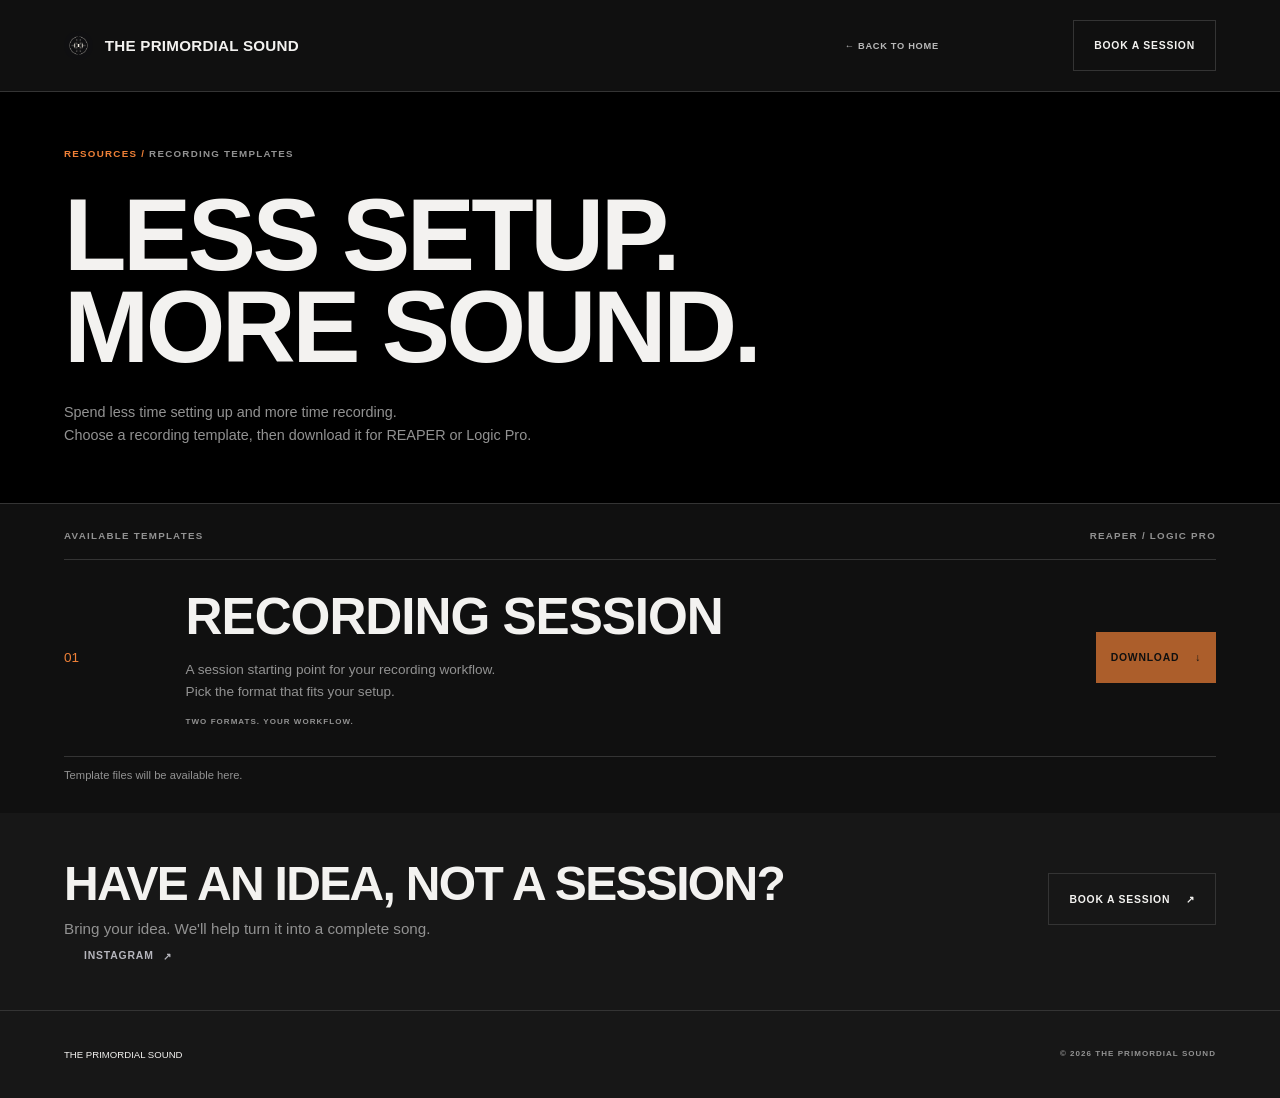
==== templates.html @ b761d0b4 "feat: add secure Vercel booking email API Co-authored-by: Copilot App <223556219+Copilot@users.norep" ====
<!doctype html>
<html lang="en">
  <head>
    <meta charset="utf-8">
    <meta name="viewport" content="width=device-width, initial-scale=1">
    <meta name="description" content="Recording templates from The Primordial Sound.">
    <title>Recording Templates — The Primordial Sound</title>
    <link rel="icon" href="assets/brand/fader-icon-dark.png" type="image/png">
    <link rel="stylesheet" href="styles.css">
  </head>
  <body class="templates-site">
    <header class="site-header site-header--templates">
      <a class="brand" href="index.html#top" aria-label="The Primordial Sound, home">
        <img src="assets/brand/fader-icon-dark.png" alt="">
        <span>THE PRIMORDIAL SOUND</span>
      </a>
      <a class="back-home" href="index.html">← Back to home</a>
      <a class="button button--outline header-cta" href="#booking-dialog" data-booking-open aria-haspopup="dialog">Book a session</a>
    </header>

    <main>
      <section class="templates-intro section">
        <p class="eyebrow"><span class="accent">Resources /</span> Recording templates</p>
        <h1>Less setup.<br>More sound.</h1>
        <p>Spend less time setting up and more time recording.<br>Choose a recording template, then download it for REAPER or Logic Pro.</p>
      </section>
      <section class="templates-list section">
        <div class="templates-list__head">
          <p class="eyebrow">Available templates</p>
          <p class="eyebrow">REAPER / Logic Pro</p>
        </div>
        <article class="template-row">
          <span class="template-row__number">01</span>
          <div class="template-row__content">
            <h2>Recording session</h2>
            <p>A session starting point for your recording workflow.<br>Pick the format that fits your setup.</p>
            <p class="eyebrow">Two formats. Your workflow.</p>
          </div>
          <button class="button button--solid template-download" type="button" disabled aria-describedby="template-download-note">
            Download <span aria-hidden="true">↓</span>
          </button>
        </article>
        <p class="template-download-note" id="template-download-note">Template files will be available here.</p>
      </section>
      <section class="contact contact--compact">
        <h2>Have an idea, not a session?</h2>
        <p>Bring your idea. We'll help turn it into a complete song.</p>
        <a class="button button--outline" href="#booking-dialog" data-booking-open aria-haspopup="dialog">Book a session <span aria-hidden="true">↗</span></a>
        <a class="contact__social" href="https://www.instagram.com/theprimordialsound/" target="_blank" rel="noopener noreferrer">Instagram <span aria-hidden="true">↗</span></a>
      </section>
    </main>

    <footer class="site-footer site-footer--templates">
      <a href="index.html#top">THE PRIMORDIAL SOUND</a>
      <span class="eyebrow">© 2026 The Primordial Sound</span>
    </footer>
    <dialog class="booking-dialog" id="booking-dialog" aria-labelledby="booking-title">
      <div class="booking-dialog__header">
        <div>
          <p class="eyebrow">Let’s find your sound</p>
          <h2 id="booking-title">Book a session</h2>
        </div>
        <button class="booking-dialog__close" type="button" aria-label="Close booking form">×</button>
      </div>
      <p class="booking-dialog__intro">Tell us about your music and what you need. We’ll help you find the right next step.</p>
      <form class="booking-form" id="booking-form">
        <fieldset class="booking-services">
          <legend>What are we working on?</legend>
          <span class="booking-services__hint">Select all that apply</span>
          <div class="booking-services__options">
            <label class="booking-service"><input type="checkbox" name="services" value="Live Mixing"><span>Live Mixing</span></label>
            <label class="booking-service"><input type="checkbox" name="services" value="Mixing &amp; Mastering"><span>Mixing &amp; Mastering</span></label>
            <label class="booking-service"><input type="checkbox" name="services" value="Session Guitarist"><span>Session Guitarist</span></label>
            <label class="booking-service"><input type="checkbox" name="services" value="Session Drummer"><span>Session Drummer</span></label>
            <label class="booking-service"><input type="checkbox" name="services" value="Song Setup"><span>Song Setup</span></label>
          </div>
        </fieldset>
        <label class="booking-field">
          Your name
          <input name="name" autocomplete="name" maxlength="120" placeholder="Your name" required>
        </label>
        <label class="booking-field">
          Email address
          <input name="email" type="email" autocomplete="email" maxlength="254" placeholder="you@example.com" required>
        </label>
        <label class="booking-field booking-field--project">
          A little about your project
          <textarea name="message" rows="4" maxlength="3000" placeholder="The idea, the timeline, the sound you’re chasing..." required></textarea>
        </label>
        <label class="booking-form__website" aria-hidden="true">
          Leave this field empty
          <input name="website" tabindex="-1" autocomplete="off">
        </label>
        <button class="button button--solid booking-form__submit" type="submit">Let’s talk sound <span aria-hidden="true">↗</span></button>
        <p class="booking-form__status" id="booking-status" role="status" aria-live="polite"></p>
        <p class="booking-form__footer">Secure booking form <span>•</span> No email app needed to send</p>
      </form>
    </dialog>
    <script src="scripts/site.js" defer></script>
  </body>
</html>
---- styles.css ----
:root {
  color-scheme: dark;
  --background: #101010;
  --surface: #171717;
  --foreground: #f3f2f0;
  --muted: #929292;
  --line: #343434;
  --accent: #ef8037;
  --gutter: clamp(1.25rem, 5vw, 4rem);
  font-family: "Inter", "Avenir Next", Avenir, "Helvetica Neue", Arial, sans-serif;
  background: var(--background);
  color: var(--foreground);
  scroll-behavior: smooth;
}

* {
  box-sizing: border-box;
}

body {
  min-width: 320px;
  margin: 0;
  background: var(--background);
}

a {
  color: inherit;
  text-decoration: none;
}

button {
  font: inherit;
}

img {
  display: block;
  max-width: 100%;
}

.site-header {
  position: sticky;
  z-index: 20;
  top: 0;
  display: flex;
  min-height: 5.75rem;
  align-items: center;
  justify-content: space-between;
  gap: 2rem;
  padding: 0 var(--gutter);
  border-bottom: 1px solid var(--line);
  background: rgb(16 16 16 / 97%);
}

.brand {
  display: inline-flex;
  flex: 0 0 auto;
  align-items: center;
  gap: 0.75rem;
  font-size: 0.95rem;
  font-weight: 650;
  letter-spacing: 0.015em;
  white-space: nowrap;
}

.brand img {
  width: 1.8rem;
  height: 1.8rem;
  object-fit: cover;
  border-radius: 50%;
}

.site-nav {
  display: flex;
  align-items: center;
  gap: clamp(1.2rem, 3vw, 2.8rem);
}

.site-nav a,
.header-cta,
.back-home,
.mobile-nav a,
.mobile-nav summary {
  font-size: 0.65rem;
  font-weight: 650;
  letter-spacing: 0.075em;
  text-transform: uppercase;
}

.site-nav a,
.back-home,
.back-to-top {
  transition: color 160ms ease;
}

.site-nav a:hover,
.back-home:hover,
.back-to-top:hover {
  color: var(--accent);
}

.button {
  display: inline-flex;
  min-height: 3.2rem;
  align-items: center;
  justify-content: center;
  gap: 1rem;
  padding: 0 1.25rem;
  border: 1px solid transparent;
  font-size: 0.65rem;
  font-weight: 700;
  letter-spacing: 0.075em;
  text-transform: uppercase;
  transition: background-color 160ms ease, color 160ms ease, border-color 160ms ease;
}

.button--outline {
  border-color: var(--line);
  color: var(--foreground);
}

.button--outline:hover {
  border-color: var(--accent);
  color: var(--accent);
}

.button--solid {
  border-color: var(--accent);
  background: var(--accent);
  color: #101010;
}

.button--solid:hover:not(:disabled) {
  background: #ff9552;
}

.button:disabled {
  cursor: not-allowed;
  opacity: 0.7;
}

.mobile-nav {
  display: none;
}

.hero {
  position: relative;
  display: flex;
  min-height: 54rem;
  align-items: flex-start;
  overflow: hidden;
  padding: 3.2rem var(--gutter) 7rem;
  background-color: #111;
  background-image:
    linear-gradient(90deg, rgb(9 9 9 / 94%) 0%, rgb(9 9 9 / 74%) 41%, rgb(9 9 9 / 12%) 100%),
    linear-gradient(0deg, rgb(9 9 9 / 55%) 0%, transparent 58%),
    url("assets/images/stage-studio.jpg");
  background-position: center;
  background-size: cover;
}

.hero__content {
  position: relative;
  z-index: 1;
  width: min(100%, 53rem);
}

.eyebrow {
  margin: 0;
  color: var(--muted);
  font-size: 0.61rem;
  font-weight: 600;
  letter-spacing: 0.13em;
  line-height: 1.6;
  text-transform: uppercase;
}

.eyebrow .accent,
.accent {
  color: var(--accent);
}

.hero__eyebrow {
  margin: 0 0 2.1rem;
  color: var(--accent);
}

.hero h1,
.templates-intro h1,
.section-intro h2,
.listen__heading h2,
.about h2,
.contact h2 {
  font-family: 'Inter', Impact, Haettenschweiler, "Arial Narrow Bold", sans-serif;
  font-weight: 900;
  letter-spacing: -0.035em;
  text-transform: uppercase;
}

.hero h1 {
  margin: 0;
  font-size: clamp(7rem, 14.5vw, 11rem);
  line-height: 0.82;
}

.hero h1 span {
  color: var(--accent);
}

.hero__intro {
  max-width: 36rem;
  margin: 2.2rem 0 0;
  color: #b1b1b1;
  font-size: 0.95rem;
  line-height: 1.65;
}

.hero__actions {
  display: flex;
  flex-wrap: wrap;
  gap: 0.9rem;
  margin-top: 2.1rem;
}

.hero__actions .button--solid {
  min-width: 10.2rem;
}

.hero__actions .button--outline {
  min-width: 12.5rem;
}

.hero__location {
  position: absolute;
  right: var(--gutter);
  bottom: 9.5rem;
  margin: 0;
  color: var(--foreground);
  font-size: 0.58rem;
  letter-spacing: 0.07em;
  line-height: 1.7;
  text-align: right;
  text-transform: uppercase;
}

.hero__signal {
  position: absolute;
  right: var(--gutter);
  bottom: 2rem;
  left: var(--gutter);
  display: flex;
  align-items: center;
  gap: 1.2rem;
}

.hero__signal > span {
  color: var(--muted);
  font-size: 0.56rem;
  letter-spacing: 0.14em;
  text-transform: uppercase;
}

.signal-wave {
  display: flex;
  width: 8.5rem;
  height: 1.5rem;
  align-items: center;
  gap: 2px;
}

.signal-wave span {
  flex: 1 1 0;
  min-width: 1px;
  height: var(--bar);
  background: var(--accent);
}

.section {
  padding: 3.4rem var(--gutter);
}

.section-intro {
  display: flex;
  align-items: flex-end;
  justify-content: space-between;
  gap: 2rem;
  margin-bottom: 2rem;
}

.section-intro h2,
.listen__heading h2 {
  margin: 1.4rem 0 0;
  font-size: clamp(3.3rem, 6vw, 5rem);
  line-height: 0.95;
}

.section-intro__note {
  margin: 0 0 0.35rem;
  color: var(--muted);
  font-size: 0.65rem;
  line-height: 1.8;
  text-align: right;
  text-transform: uppercase;
}

.service-list {
  border-top: 1px solid var(--line);
}

.service-row {
  display: grid;
  min-height: 15rem;
  grid-template-columns: 5.8rem minmax(0, 1fr) 7.5rem;
  align-items: start;
  gap: 1.7rem;
  padding: 1.1rem 0;
  border-bottom: 1px solid var(--line);
}

.service-row__number {
  padding-top: 0.25rem;
  color: var(--accent);
  font-size: 0.85rem;
  font-variant-numeric: tabular-nums;
}

.service-row__content {
  max-width: 43rem;
}

.service-row h3,
.demo-row__title {
  margin: 0;
  font-family: 'Poppins', Impact, Haettenschweiler, "Arial Narrow Bold", sans-serif;
  font-size: clamp(2rem, 3.3vw, 2.65rem);
  font-weight: 700;
  letter-spacing: -0.02em;
  line-height: 1.1;
  text-transform: uppercase;
}

.service-row__content > p:not(.service-row__tags, .service-row__subtitle) {
  max-width: 39rem;
  margin: 0.8rem 0 0;
  color: #a4a4a4;
  font-size: 0.87rem;
  line-height: 1.65;
}

.service-row__subtitle {
  margin: 0.2rem 0 0;
  color: var(--accent);
  font-size: 0.59rem;
  letter-spacing: 0.1em;
  text-transform: uppercase;
}

.service-row__tags {
  margin: 3.2rem 0 0;
  color: #a1a1a1;
  font-size: 0.52rem;
  letter-spacing: 0.05em;
  text-transform: uppercase;
}

.service-row__tags span {
  margin: 0 0.45rem;
  color: var(--accent);
}

.service-row__image {
  width: 7.5rem;
  height: 12rem;
  align-self: center;
  object-fit: cover;
}

.service-row--text {
  min-height: 11rem;
  grid-template-columns: 5.8rem minmax(0, 1fr);
}

.service-row--text .service-row__tags {
  margin-top: 2rem;
}

.listen {
  background: var(--surface);
}

.listen__heading {
  position: relative;
  padding-bottom: 1.5rem;
  border-bottom: 1px solid var(--line);
}

.listen__heading h2 {
  max-width: 60rem;
  font-size: clamp(2.9rem, 6.4vw, 5.5rem);
}

.listen__subhead {
  margin: 0.7rem 0 0;
  color: var(--muted);
  font-size: 0.62rem;
  text-transform: uppercase;
}

.listen__note {
  position: absolute;
  right: 0;
  bottom: 1.8rem;
  margin: 0;
  color: var(--muted);
  font-size: 0.5rem;
  letter-spacing: 0.04em;
  text-align: right;
  text-transform: uppercase;
}

.demo-list {
  border-bottom: 1px solid var(--line);
}

.demo-row {
  display: grid;
  min-height: 5.6rem;
  grid-template-columns: 2rem 2.8rem minmax(10rem, 1fr) minmax(14rem, 1.35fr) 3.5rem 6.7rem;
  align-items: center;
  gap: 0.85rem;
  border-bottom: 1px solid var(--line);
}

.demo-row:last-child {
  border-bottom: 0;
}

.demo-row__number,
.demo-row__duration {
  color: var(--muted);
  font-size: 0.6rem;
  font-variant-numeric: tabular-nums;
}

.demo-row__number {
  color: #b7b7b7;
}

.demo-row__title {
  font-size: 1.1rem;
}

.demo-row__meta {
  margin: 0.2rem 0 0;
  color: var(--muted);
  font-size: 0.48rem;
  letter-spacing: 0.045em;
  text-transform: uppercase;
}

.play-button {
  display: grid;
  width: 2.8rem;
  height: 2.8rem;
  place-items: center;
  border: 1px solid #4a4a4a;
  background: transparent;
  color: var(--foreground);
  cursor: pointer;
}

.play-button:hover:not(:disabled) {
  border-color: var(--accent);
  color: var(--accent);
}

.play-button:disabled,
.demo-mode:disabled {
  cursor: not-allowed;
  opacity: 0.6;
}

.play-icon {
  width: 0;
  height: 0;
  margin-left: 0.2rem;
  border-top: 0.35rem solid transparent;
  border-bottom: 0.35rem solid transparent;
  border-left: 0.5rem solid currentColor;
}

.play-button[aria-pressed="true"] .play-icon {
  width: 0.45rem;
  height: 0.7rem;
  margin: 0;
  border: 0;
  border-right: 0.13rem solid currentColor;
  border-left: 0.13rem solid currentColor;
}

.demo-wave {
  display: flex;
  height: 2.4rem;
  align-items: center;
  gap: 2px;
  overflow: hidden;
}

.demo-wave span {
  flex: 1 0 2px;
  height: var(--bar-height);
  background: #4a4b50;
}

.demo-wave span:nth-child(-n + 13) {
  background: var(--accent);
}

.demo-mode {
  min-height: 2.4rem;
  border: 1px solid #454545;
  border-right: 3px solid var(--accent);
  background: #1c1c1c;
  color: var(--foreground);
  cursor: pointer;
  font-size: 0.55rem;
  text-transform: uppercase;
}

.demo-mode:hover:not(:disabled) {
  border-color: var(--accent);
}

.demo-row__audio {
  display: none;
}

.demo-list__empty,
.demo-list__error {
  padding: 2rem 0;
  color: var(--muted);
  font-size: 0.8rem;
}

.demo-list__error {
  color: #ff9a79;
}

.listen__footer {
  display: flex;
  justify-content: space-between;
  gap: 2rem;
  padding-top: 1rem;
  color: var(--muted);
  font-size: 0.49rem;
  letter-spacing: 0.045em;
  text-transform: uppercase;
}

.listen__footer p {
  margin: 0;
}

.work {
  background: var(--background);
}

.work-table-wrap {
  overflow-x: auto;
}

.work-table {
  width: 100%;
  border-collapse: collapse;
  text-align: left;
}

.work-table th,
.work-table td {
  padding: 1rem 0.6rem 1rem 0;
  border-top: 1px solid var(--line);
}

.work-table th {
  color: var(--muted);
  font-size: 0.55rem;
  font-weight: 600;
  letter-spacing: 0.12em;
  text-transform: uppercase;
}

.work-table td {
  color: #c3c3c3;
  font-size: 0.82rem;
}

.work-table td:first-child {
  color: var(--foreground);
  font-family: 'Inter', Impact, Haettenschweiler, "Arial Narrow Bold", sans-serif;
  font-size: 1.45rem;
  text-transform: uppercase;
}

.about {
  display: grid;
  grid-template-columns: minmax(0, 1.05fr) minmax(17rem, 0.95fr);
  align-items: center;
  gap: clamp(2rem, 7vw, 6rem);
  background: #151515;
}

.about__image {
  height: clamp(23rem, 43vw, 38rem);
  overflow: hidden;
}

.about__image img {
  width: 100%;
  height: 100%;
  object-fit: cover;
}

.about h2 {
  max-width: 34rem;
  margin: 1.6rem 0;
  font-size: clamp(3.2rem, 7vw, 6.2rem);
  line-height: 0.95;
}

.about__tagline,
.about__location {
  color: #aaa;
  font-size: 0.77rem;
  line-height: 1.8;
}

.about__tagline {
  letter-spacing: 0.1em;
  text-transform: uppercase;
}

.about__tagline span {
  color: var(--accent);
}

.about__location {
  margin-top: 2rem;
  text-transform: uppercase;
}

.contact {
  padding: clamp(5rem, 10vw, 9rem) var(--gutter);
  background: var(--surface);
}

.contact h2 {
  max-width: 62rem;
  margin: 1.2rem 0;
  font-size: clamp(3.4rem, 8vw, 6.5rem);
  line-height: 0.95;
}

.contact > p:not(.eyebrow) {
  margin: 0 0 1.8rem;
  color: var(--muted);
  font-size: 0.95rem;
}

.contact__social {
  display: inline-flex;
  align-items: center;
  gap: 0.6rem;
  margin-left: 1.25rem;
  color: #b6b6bd;
  font-size: 0.65rem;
  font-weight: 650;
  letter-spacing: 0.08em;
  text-transform: uppercase;
  transition: color 160ms ease;
}

.contact__social:hover {
  color: var(--accent);
}

.booking-dialog {
  position: fixed;
  width: min(100% - 2rem, 40rem);
  max-width: 40rem;
  max-height: min(90vh, 56rem);
  padding: clamp(1.5rem, 6vw, 2.5rem);
  overflow: auto;
  border: 1px solid #343438;
  background: #171719;
  color: var(--foreground);
  box-shadow: 0 1.5rem 5rem rgb(0 0 0 / 65%);
}

.booking-dialog::backdrop {
  background: rgb(0 0 0 / 78%);
  backdrop-filter: blur(4px);
}

.booking-dialog .eyebrow {
  color: var(--accent);
}

.booking-dialog__header {
  display: flex;
  align-items: flex-start;
  justify-content: space-between;
  gap: 1.5rem;
}

.booking-dialog__header h2 {
  margin: 2rem 0 0;
  font-family: 'Inter', Impact, Haettenschweiler, "Arial Narrow Bold", sans-serif;
  font-size: clamp(2.8rem, 8vw, 4.25rem);
  letter-spacing: -0.035em;
  line-height: 0.95;
  text-transform: uppercase;
}

.booking-dialog__close {
  display: grid;
  width: 1.5rem;
  height: 1.5rem;
  flex: 0 0 auto;
  place-items: center;
  margin-top: 0.15rem;
  border: 0;
  background: transparent;
  color: #a4a4ab;
  cursor: pointer;
  font-size: 1.7rem;
  line-height: 1;
}

.booking-dialog__close:hover {
  color: var(--accent);
}

.booking-dialog__intro {
  max-width: 29rem;
  margin: 0.9rem 0 2rem;
  color: #a6a6ad;
  font-size: 0.92rem;
  line-height: 1.6;
}

.booking-form {
  display: grid;
  grid-template-columns: repeat(2, minmax(0, 1fr));
  gap: 1.2rem 1rem;
}

.booking-services {
  display: grid;
  grid-column: 1 / -1;
  grid-template-columns: 1fr 1fr;
  gap: 0;
  align-items: start;
  min-width: 0;
  margin: 0 0 1.1rem;
  padding: 0;
  border: 0;
}

.booking-services legend,
.booking-services__hint,
.booking-field {
  color: #a7a7ae;
  font-size: 0.58rem;
  font-weight: 500;
  letter-spacing: 0.045em;
  text-transform: uppercase;
}

.booking-services legend {
  grid-column: 1;
  grid-row: 1;
  float: none;
  margin: 0;
  padding: 0;
  line-height: 1.2;
}

.booking-services__hint {
  grid-column: 2;
  grid-row: 1;
  justify-self: start;
  transform: translateY(-0.65rem);
  color: #85858d;
  font-size: 0.52rem;
  line-height: 1.2;
}

.booking-services__options {
  display: grid;
  grid-column: 1 / -1;
  grid-row: 2;
  grid-template-columns: repeat(2, minmax(0, 1fr));
  gap: 0.85rem 1rem;
  margin-top: 1rem;
}

.booking-service {
  display: flex;
  min-height: 3rem;
  align-items: center;
  gap: 0.8rem;
  padding: 0.55rem 0.8rem;
  border: 1px solid #414147;
  border-radius: 2rem;
  background: #222225;
  color: #e2e2e5;
  cursor: pointer;
  font-size: 0.82rem;
  transition: border-color 150ms ease, background-color 150ms ease;
}

.booking-service:has(input:checked) {
  border-color: var(--accent);
  background: #30251f;
}

.booking-service input {
  width: 1.25rem;
  height: 1.25rem;
  flex: 0 0 auto;
  margin: 0;
  appearance: none;
  border: 1px solid #7e7e86;
  border-radius: 50%;
  background: transparent;
  cursor: pointer;
}

.booking-service input:checked {
  border: 5px solid var(--accent);
  background: #222225;
}

.booking-service input:focus-visible {
  outline: 2px solid var(--foreground);
  outline-offset: 3px;
}

.booking-field {
  display: grid;
  gap: 0.45rem;
  min-width: 0;
}

.booking-field--project,
.booking-form__website,
.booking-form__submit,
.booking-form__status,
.booking-form__footer {
  grid-column: 1 / -1;
}

.booking-field input,
.booking-field textarea {
  width: 100%;
  min-height: 3.1rem;
  padding: 0.8rem;
  border: 1px solid #4b4b53;
  border-radius: 0.35rem;
  outline: none;
  background: #222225;
  color: #ececef;
  font: inherit;
  font-size: 0.8rem;
  text-transform: none;
}

.booking-field input::placeholder,
.booking-field textarea::placeholder {
  color: #a4a4ab;
  opacity: 1;
}

.booking-field textarea {
  min-height: 5.2rem;
  resize: vertical;
}

.booking-field input:focus,
.booking-field textarea:focus {
  border-color: var(--accent);
}

.booking-form__website {
  position: absolute !important;
  width: 1px;
  height: 1px;
  overflow: hidden;
  clip: rect(0, 0, 0, 0);
  white-space: nowrap;
}

.booking-form__submit {
  width: 100%;
  margin-top: 0.6rem;
  background: #f08337;
  font-size: 0.67rem;
  font-weight: 500;
}

.booking-form__status {
  min-height: 0;
  margin: 0;
  color: #a7a7ae;
  font-size: 0.75rem;
  line-height: 1.5;
}

.booking-form__status:empty {
  display: none;
}

.booking-form__status[data-state="success"] {
  color: #a4d8a4;
}

.booking-form__status[data-state="error"] {
  color: #ff9a79;
}

.booking-form__footer {
  margin: 0;
  color: #92929a;
  font-size: 0.5rem;
  text-align: center;
  text-transform: uppercase;
}

.booking-form__footer span {
  padding: 0 0.2rem;
  color: var(--accent);
}

.site-footer {
  display: flex;
  min-height: 5.5rem;
  align-items: center;
  justify-content: space-between;
  gap: 1.5rem;
  padding: 1rem var(--gutter);
  background: var(--surface);
}

.site-footer .brand {
  font-size: 0.65rem;
}

.site-footer .brand img {
  display: none;
}

.site-footer .eyebrow,
.back-to-top {
  font-size: 0.5rem;
}

.templates-site {
  background: #000;
}

.site-header--templates {
  min-height: 5.75rem;
  background: var(--background);
}

.back-home {
  margin-left: auto;
  color: #b8b8b8;
  font-size: 0.58rem;
}

.site-header--templates .header-cta {
  margin-left: clamp(1rem, 8vw, 7rem);
}

.templates-intro {
  padding-top: 3.4rem;
  padding-bottom: 3.4rem;
}

.templates-intro h1 {
  margin: 1.7rem 0;
  font-size: clamp(4.5rem, 8vw, 6.5rem);
  line-height: 0.9;
}

.templates-intro > p:last-child {
  margin: 0;
  color: var(--muted);
  font-size: 0.9rem;
  line-height: 1.65;
}

.templates-list {
  padding-top: 1.5rem;
  padding-bottom: 2rem;
  border-top: 1px solid var(--line);
  background: var(--background);
}

.templates-list__head {
  display: flex;
  justify-content: space-between;
  gap: 2rem;
  padding-bottom: 1rem;
}

.template-row {
  display: grid;
  min-height: 12rem;
  grid-template-columns: 6rem minmax(0, 1fr) 7.5rem;
  align-items: center;
  gap: 1.6rem;
  padding: 1.7rem 0;
  border-top: 1px solid var(--line);
  border-bottom: 1px solid var(--line);
}

.template-row__number {
  color: var(--accent);
  font-size: 0.85rem;
}

.template-row h2 {
  margin: 0;
  font-family: 'Inter', Impact, Haettenschweiler, "Arial Narrow Bold", sans-serif;
  font-size: clamp(2rem, 4vw, 3.2rem);
  letter-spacing: -0.02em;
  text-transform: uppercase;
}

.template-row__content > p:not(.eyebrow) {
  margin: 0.8rem 0;
  color: var(--muted);
  font-size: 0.85rem;
  line-height: 1.6;
}

.template-row .eyebrow {
  font-size: 0.5rem;
}

.template-download-note {
  margin: 0;
  padding-top: 0.8rem;
  color: var(--muted);
  font-size: 0.7rem;
}

.contact--compact {
  display: grid;
  grid-template-columns: minmax(0, 1fr) auto;
  align-items: center;
  gap: 0.8rem 2rem;
  padding-top: 3rem;
  padding-bottom: 3rem;
}

.contact--compact h2 {
  margin: 0;
  font-size: clamp(2rem, 4vw, 3rem);
}

.contact--compact > p:not(.eyebrow) {
  grid-column: 1;
  margin: 0;
}

.contact--compact .button {
  grid-column: 2;
  grid-row: 1 / span 2;
}

.site-footer--templates {
  border-top: 1px solid var(--line);
  font-size: 0.6rem;
}

.site-footer--templates .eyebrow {
  margin-left: auto;
}

@media (max-width: 1000px) {
  .site-header {
    gap: 1rem;
  }

  .site-nav {
    gap: 1rem;
  }

  .site-nav a {
    font-size: 0.56rem;
  }

  .header-cta {
    display: none;
  }

  .mobile-nav {
    display: block;
    position: relative;
  }

  .mobile-nav summary {
    color: var(--accent);
    cursor: pointer;
    list-style: none;
  }

  .mobile-nav summary::-webkit-details-marker {
    display: none;
  }

  .mobile-nav nav {
    position: absolute;
    top: calc(100% + 1.5rem);
    right: 0;
    display: grid;
    min-width: 13rem;
    gap: 1.2rem;
    padding: 1.4rem;
    border: 1px solid var(--line);
    background: var(--background);
  }

  .site-header:not(.site-header--templates) .site-nav {
    display: none;
  }

  .site-header--templates .site-nav {
    display: none;
  }
}

@media (max-width: 760px) {
  .site-header {
    min-height: 4.5rem;
    padding-block: 0.75rem;
  }

  .brand {
    gap: 0.5rem;
    font-size: 0.76rem;
  }

  .brand img {
    width: 1.65rem;
    height: 1.65rem;
  }

  .hero {
    min-height: 47rem;
    min-height: max(42rem, calc(100svh - 4.5rem));
    padding-top: 3rem;
    background-position: 58% center;
  }

  .hero h1 {
    font-size: clamp(5.5rem, 20vw, 8.5rem);
  }

  .hero__eyebrow {
    max-width: 24rem;
    font-size: 0.54rem;
    line-height: 1.9;
  }

  .hero__intro {
    max-width: 29rem;
    margin-top: 1.8rem;
    font-size: 0.82rem;
  }

  .hero__location {
    right: var(--gutter);
    bottom: 6.2rem;
    font-size: 0.5rem;
  }

  .hero__signal {
    bottom: 1.8rem;
    flex-wrap: wrap;
    gap: 0.7rem;
  }

  .section {
    padding-block: 2.8rem;
  }

  .section-intro {
    align-items: flex-start;
    flex-direction: column;
    gap: 0.8rem;
  }

  .section-intro h2,
  .listen__heading h2 {
    font-size: clamp(3rem, 12vw, 4.5rem);
  }

  .section-intro__note {
    display: none;
  }

  .service-row {
    min-height: 0;
    grid-template-columns: 2.2rem minmax(0, 1fr);
    gap: 0.65rem;
    padding: 1.4rem 0;
  }

  .service-row__content {
    grid-column: 2;
  }

  .service-row__image {
    width: min(100%, 18rem);
    height: 12rem;
    grid-column: 2;
    grid-row: 2;
    margin-top: 0.8rem;
  }

  .service-row__tags,
  .service-row--text .service-row__tags {
    margin-top: 1.5rem;
    line-height: 1.8;
  }

  .service-row--text {
    grid-template-columns: 2.2rem minmax(0, 1fr);
  }

  .listen__heading {
    padding-bottom: 1rem;
  }

  .listen__heading h2 {
    max-width: 35rem;
  }

  .listen__note {
    position: static;
    margin-top: 1rem;
    text-align: left;
  }

  .demo-row {
    grid-template-columns: 1.5rem 2.5rem minmax(0, 1fr) 3rem;
    gap: 0.65rem;
    padding: 0.75rem 0;
  }

  .demo-row__text {
    min-width: 0;
  }

  .demo-row__wave {
    grid-column: 3 / 5;
    grid-row: 2;
  }

  .demo-row__duration {
    grid-column: 1;
    grid-row: 2;
  }

  .demo-mode {
    grid-column: 3 / 5;
    grid-row: 3;
  }

  .listen__footer {
    flex-direction: column;
    gap: 0.5rem;
  }

  .work-table {
    min-width: 34rem;
  }

  .about {
    grid-template-columns: 1fr;
    gap: 1.7rem;
  }

  .about__image {
    height: 20rem;
  }

  .about h2 {
    font-size: clamp(3rem, 12vw, 4.5rem);
  }

  .contact h2 {
    font-size: clamp(3rem, 12vw, 4.5rem);
  }

  .booking-dialog {
    width: min(100% - 1rem, 40rem);
    max-height: min(92dvh, 56rem);
    padding: 1.5rem;
  }

  .booking-services__options {
    gap: 0.6rem;
  }

  .booking-service {
    min-height: 2.8rem;
    gap: 0.55rem;
    padding-inline: 0.65rem;
    font-size: 0.68rem;
  }

  .booking-service input {
    width: 1.1rem;
    height: 1.1rem;
  }

  .site-footer {
    align-items: flex-start;
    flex-direction: column;
    gap: 0.8rem;
  }

  .site-footer .eyebrow {
    margin-left: 0;
  }

  .site-header--templates {
    flex-wrap: wrap;
  }

  .back-home {
    margin-left: auto;
  }

  .template-row {
    grid-template-columns: 2rem minmax(0, 1fr);
    gap: 0.8rem;
  }

  .template-row .button {
    grid-column: 2;
    justify-self: start;
  }

  .contact--compact {
    display: block;
  }

  .contact--compact h2 {
    margin-bottom: 1rem;
  }

  .contact--compact .button {
    margin-top: 1.5rem;
  }

  .contact__social {
    margin: 1rem 0 0;
  }
}

@media (prefers-reduced-motion: reduce) {
  :root {
    scroll-behavior: auto;
  }

  *,
  *::before,
  *::after {
    transition-duration: 0.01ms !important;
  }
}
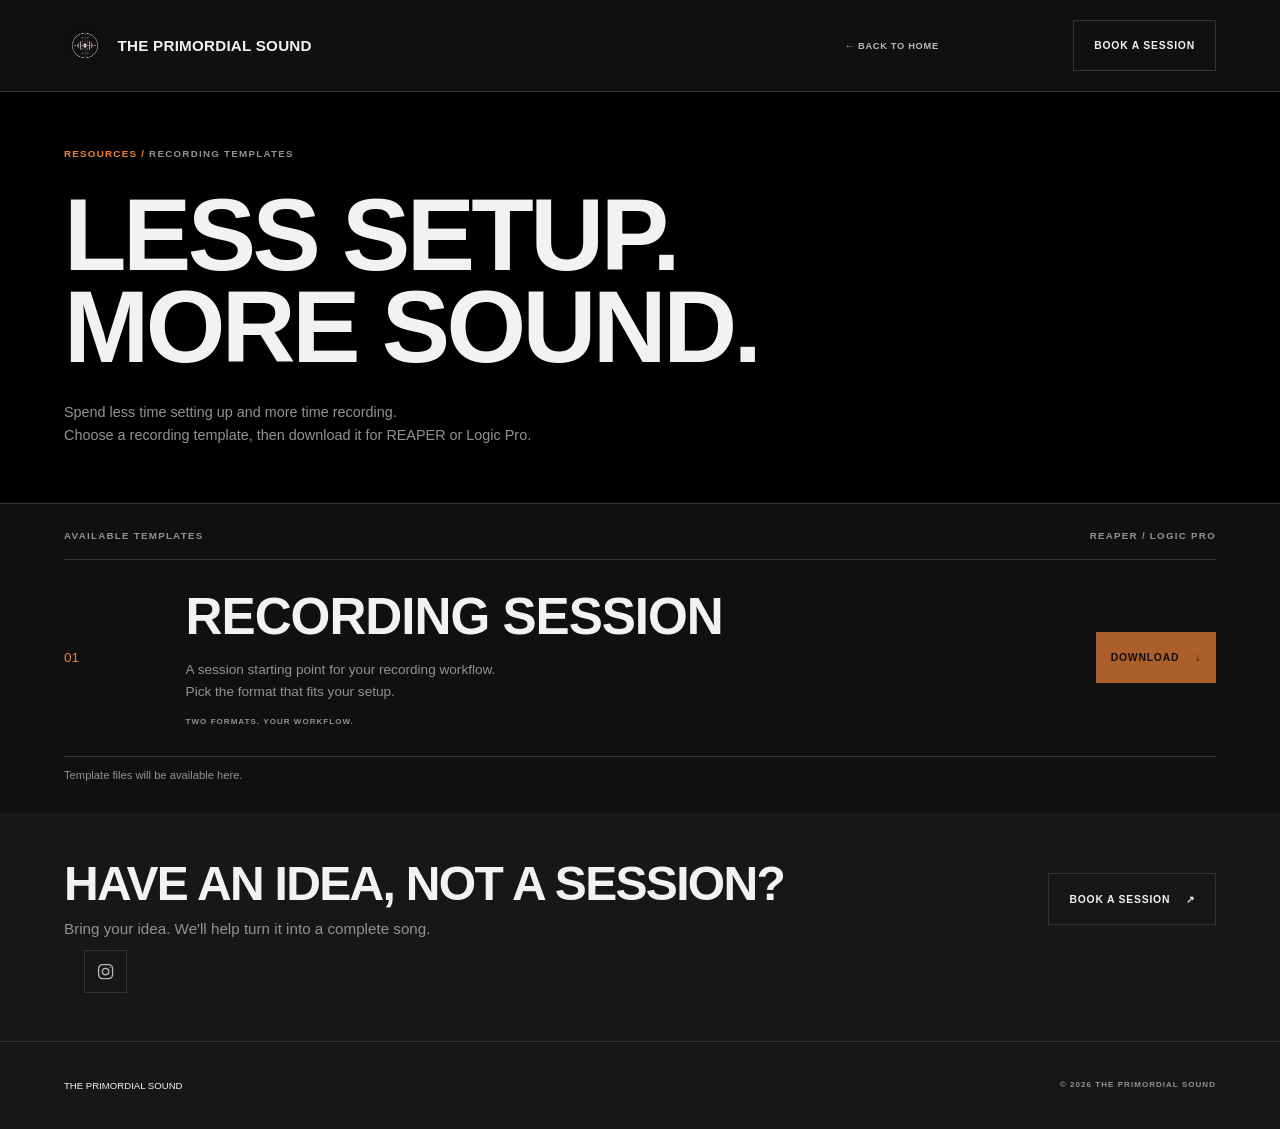
==== commit 26543612: "fix: refine Figma visual details Co-authored-by: Copilot App <223556219+Copilot@users.noreply.github" ====
--- a/templates.html
+++ b/templates.html
@@ -46,7 +46,13 @@
         <h2>Have an idea, not a session?</h2>
         <p>Bring your idea. We'll help turn it into a complete song.</p>
         <a class="button button--outline" href="#booking-dialog" data-booking-open aria-haspopup="dialog">Book a session <span aria-hidden="true">↗</span></a>
-        <a class="contact__social" href="https://www.instagram.com/theprimordialsound/" target="_blank" rel="noopener noreferrer">Instagram <span aria-hidden="true">↗</span></a>
+        <a class="contact__social" href="https://www.instagram.com/theprimordialsound/" target="_blank" rel="noopener noreferrer" aria-label="The Primordial Sound on Instagram">
+          <svg viewBox="0 0 24 24" fill="none" stroke="currentColor" stroke-width="1.7" stroke-linecap="round" stroke-linejoin="round" aria-hidden="true" focusable="false">
+            <rect x="3.25" y="3.25" width="17.5" height="17.5" rx="5"></rect>
+            <circle cx="12" cy="12" r="4"></circle>
+            <circle cx="17.7" cy="6.6" r="0.8" fill="currentColor" stroke="none"></circle>
+          </svg>
+        </a>
       </section>
     </main>
 
--- a/styles.css
+++ b/styles.css
@@ -63,8 +63,8 @@
 }
 
 .brand img {
-  width: 1.8rem;
-  height: 1.8rem;
+  width: 2.6rem;
+  height: 2.6rem;
   object-fit: cover;
   border-radius: 50%;
 }
@@ -395,7 +395,6 @@
 
 .listen__heading h2 {
   max-width: 60rem;
-  font-size: clamp(2.9rem, 6.4vw, 5.5rem);
 }
 
 .listen__subhead {
@@ -501,18 +500,25 @@
   display: flex;
   height: 2.4rem;
   align-items: center;
-  gap: 2px;
+  justify-content: space-between;
   overflow: hidden;
 }
 
 .demo-wave span {
-  flex: 1 0 2px;
+  flex: 0 0 2px;
+  width: 2px;
   height: var(--bar-height);
+  border-radius: 1px;
   background: #4a4b50;
 }
 
-.demo-wave span:nth-child(-n + 13) {
+.demo-wave span.is-played {
   background: var(--accent);
+}
+
+.demo-row__duration {
+  justify-self: end;
+  text-align: right;
 }
 
 .demo-mode {
@@ -601,22 +607,12 @@
 }
 
 .about {
-  display: grid;
-  grid-template-columns: minmax(0, 1.05fr) minmax(17rem, 0.95fr);
-  align-items: center;
-  gap: clamp(2rem, 7vw, 6rem);
+  display: block;
   background: #151515;
 }
 
-.about__image {
-  height: clamp(23rem, 43vw, 38rem);
-  overflow: hidden;
-}
-
-.about__image img {
-  width: 100%;
-  height: 100%;
-  object-fit: cover;
+.about__content {
+  max-width: 62rem;
 }
 
 .about h2 {
@@ -667,19 +663,29 @@
 
 .contact__social {
   display: inline-flex;
+  width: 2.7rem;
+  height: 2.7rem;
   align-items: center;
-  gap: 0.6rem;
+  justify-content: center;
   margin-left: 1.25rem;
+  border: 1px solid var(--line);
   color: #b6b6bd;
-  font-size: 0.65rem;
-  font-weight: 650;
-  letter-spacing: 0.08em;
-  text-transform: uppercase;
   transition: color 160ms ease;
 }
 
 .contact__social:hover {
   color: var(--accent);
+  border-color: var(--accent);
+}
+
+.contact__social:focus-visible {
+  outline: 2px solid var(--accent);
+  outline-offset: 3px;
+}
+
+.contact__social svg {
+  width: 1.2rem;
+  height: 1.2rem;
 }
 
 .booking-dialog {
@@ -1154,8 +1160,8 @@
   }
 
   .brand img {
-    width: 1.65rem;
-    height: 1.65rem;
+    width: 2.1rem;
+    height: 2.1rem;
   }
 
   .hero {
@@ -1289,15 +1295,6 @@
     min-width: 34rem;
   }
 
-  .about {
-    grid-template-columns: 1fr;
-    gap: 1.7rem;
-  }
-
-  .about__image {
-    height: 20rem;
-  }
-
   .about h2 {
     font-size: clamp(3rem, 12vw, 4.5rem);
   }
@@ -1369,7 +1366,7 @@
   }
 
   .contact__social {
-    margin: 1rem 0 0;
+    margin: 1rem 0 0 0.75rem;
   }
 }
 
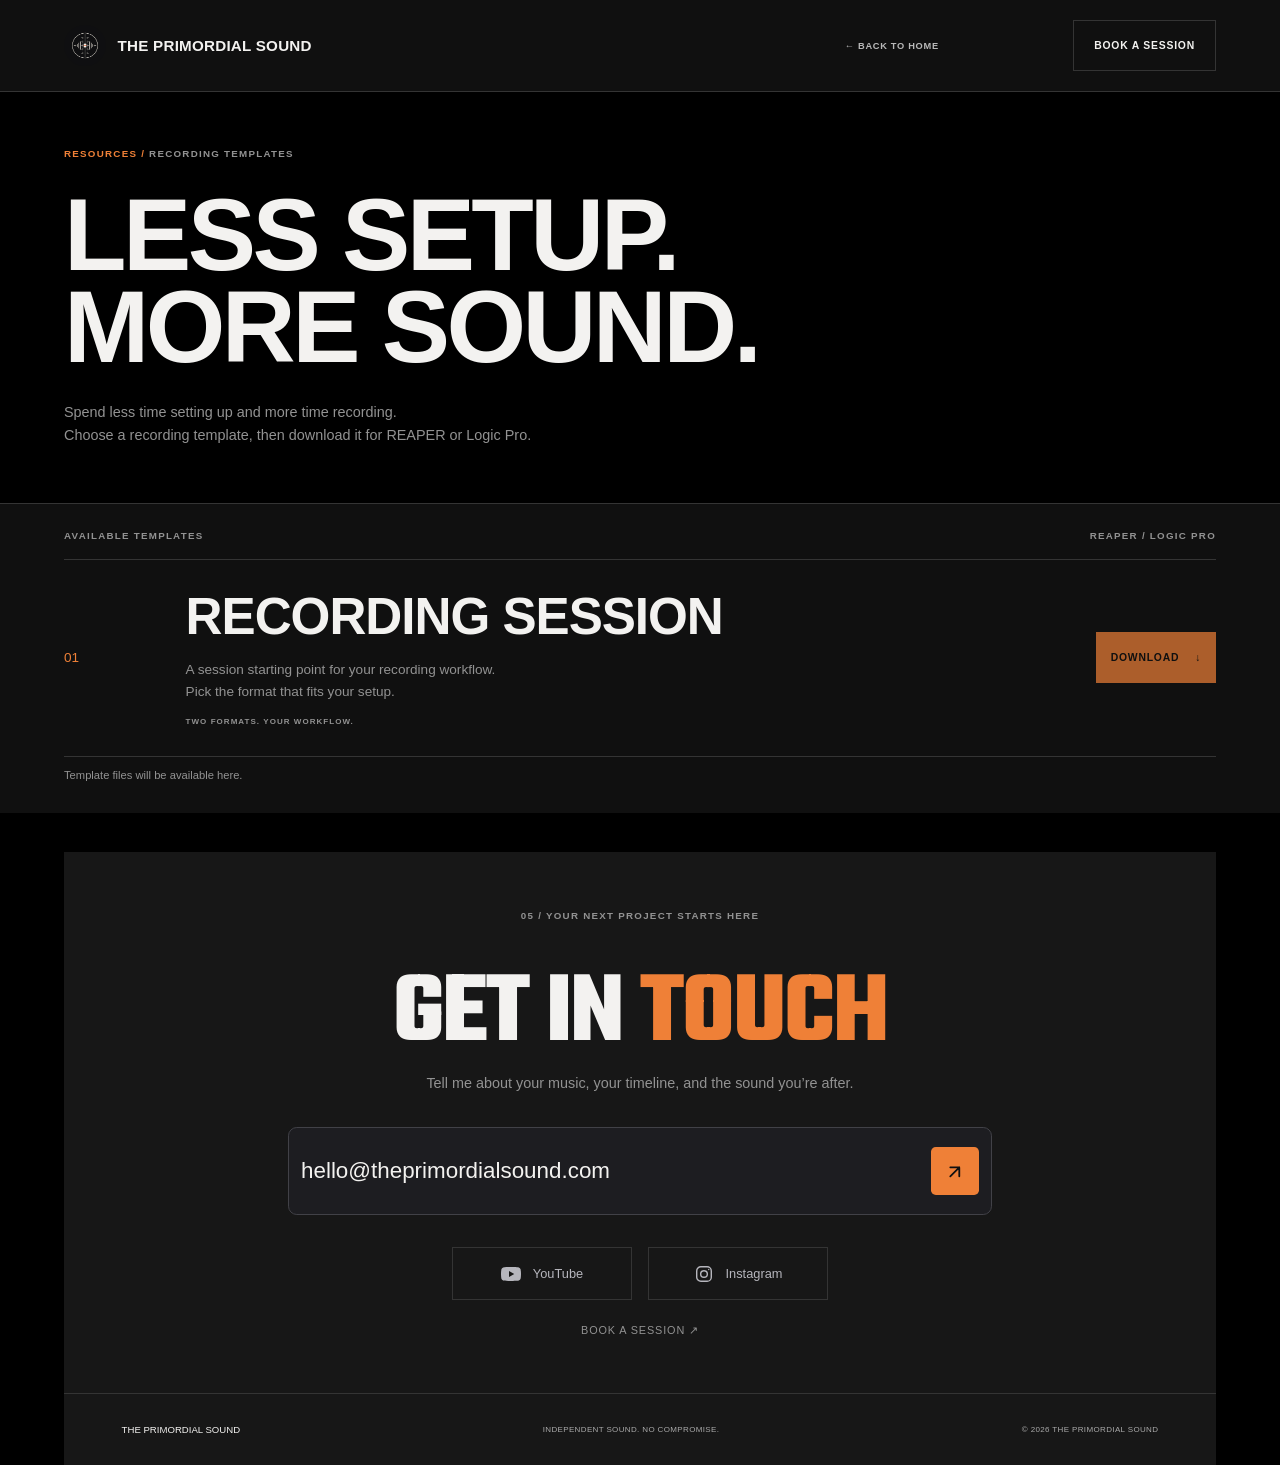
==== commit 76698456: "fix: align About and contact sections with Figma Co-authored-by: Copilot App <223556219+Copilot@user" ====
--- a/templates.html
+++ b/templates.html
@@ -6,6 +6,9 @@
     <meta name="description" content="Recording templates from The Primordial Sound.">
     <title>Recording Templates — The Primordial Sound</title>
     <link rel="icon" href="assets/brand/fader-icon-dark.png" type="image/png">
+    <link rel="preconnect" href="https://fonts.googleapis.com">
+    <link rel="preconnect" href="https://fonts.gstatic.com" crossorigin>
+    <link href="https://fonts.googleapis.com/css2?family=Teko:wght@500;600;700&display=swap" rel="stylesheet">
     <link rel="stylesheet" href="styles.css">
   </head>
   <body class="templates-site">
@@ -42,23 +45,42 @@
         </article>
         <p class="template-download-note" id="template-download-note">Template files will be available here.</p>
       </section>
-      <section class="contact contact--compact">
-        <h2>Have an idea, not a session?</h2>
-        <p>Bring your idea. We'll help turn it into a complete song.</p>
-        <a class="button button--outline" href="#booking-dialog" data-booking-open aria-haspopup="dialog">Book a session <span aria-hidden="true">↗</span></a>
-        <a class="contact__social" href="https://www.instagram.com/theprimordialsound/" target="_blank" rel="noopener noreferrer" aria-label="The Primordial Sound on Instagram">
-          <svg viewBox="0 0 24 24" fill="none" stroke="currentColor" stroke-width="1.7" stroke-linecap="round" stroke-linejoin="round" aria-hidden="true" focusable="false">
-            <rect x="3.25" y="3.25" width="17.5" height="17.5" rx="5"></rect>
-            <circle cx="12" cy="12" r="4"></circle>
-            <circle cx="17.7" cy="6.6" r="0.8" fill="currentColor" stroke="none"></circle>
-          </svg>
+      <section class="contact">
+        <p class="eyebrow contact__eyebrow">05 / Your next project starts here</p>
+        <h2>Get in <span>touch</span></h2>
+        <p class="contact__intro">Tell me about your music, your timeline, and the sound you’re after.</p>
+        <a class="contact__email" href="mailto:hello@theprimordialsound.com">
+          <span>hello@theprimordialsound.com</span>
+          <span class="contact__email-arrow" aria-hidden="true">
+            <svg viewBox="0 0 24 24" fill="none" stroke="currentColor" stroke-width="2" stroke-linecap="round" stroke-linejoin="round">
+              <path d="M7 17 17 7M7 7h10v10"></path>
+            </svg>
+          </span>
         </a>
+        <div class="contact__socials">
+          <a class="contact__social" href="https://www.youtube.com/" target="_blank" rel="noopener noreferrer" aria-label="Open YouTube">
+            <svg viewBox="0 0 24 24" fill="currentColor" aria-hidden="true" focusable="false">
+              <path d="M23.5 6.2a3 3 0 0 0-2.1-2.1C19.5 3.6 12 3.6 12 3.6s-7.5 0-9.4.5A3 3 0 0 0 .5 6.2 31 31 0 0 0 0 12a31 31 0 0 0 .5 5.8 3 3 0 0 0 2.1 2.1c1.9.5 9.4.5 9.4.5s7.5 0 9.4-.5a3 3 0 0 0 2.1-2.1A31 31 0 0 0 24 12a31 31 0 0 0-.5-5.8ZM9.6 15.6V8.4l6.3 3.6-6.3 3.6Z"></path>
+            </svg>
+            <span>YouTube</span>
+          </a>
+          <a class="contact__social" href="https://www.instagram.com/theprimordialsound/" target="_blank" rel="noopener noreferrer" aria-label="The Primordial Sound on Instagram">
+            <svg viewBox="0 0 24 24" fill="none" stroke="currentColor" stroke-width="1.7" stroke-linecap="round" stroke-linejoin="round" aria-hidden="true" focusable="false">
+              <rect x="3.25" y="3.25" width="17.5" height="17.5" rx="5"></rect>
+              <circle cx="12" cy="12" r="4"></circle>
+              <circle cx="17.7" cy="6.6" r="0.8" fill="currentColor" stroke="none"></circle>
+            </svg>
+            <span>Instagram</span>
+          </a>
+        </div>
+        <a class="contact__booking" href="#booking-dialog" data-booking-open aria-haspopup="dialog">Book a session <span aria-hidden="true">↗</span></a>
       </section>
     </main>
 
     <footer class="site-footer site-footer--templates">
       <a href="index.html#top">THE PRIMORDIAL SOUND</a>
-      <span class="eyebrow">© 2026 The Primordial Sound</span>
+      <span class="site-footer__motto">Independent sound. No compromise.</span>
+      <span class="site-footer__copyright">© 2026 The Primordial Sound</span>
     </footer>
     <dialog class="booking-dialog" id="booking-dialog" aria-labelledby="booking-title">
       <div class="booking-dialog__header">
--- a/styles.css
+++ b/styles.css
@@ -202,6 +202,12 @@
   line-height: 0.82;
 }
 
+.about h2,
+.contact h2 {
+  font-family: "Teko", Impact, Haettenschweiler, "Arial Narrow Bold", sans-serif;
+  font-weight: 700;
+}
+
 .hero h1 span {
   color: var(--accent);
 }
@@ -608,7 +614,7 @@
 
 .about {
   display: block;
-  background: #151515;
+  background: var(--background);
 }
 
 .about__content {
@@ -616,61 +622,128 @@
 }
 
 .about h2 {
-  max-width: 34rem;
-  margin: 1.6rem 0;
-  font-size: clamp(3.2rem, 7vw, 6.2rem);
-  line-height: 0.95;
-}
-
-.about__tagline,
-.about__location {
+  max-width: 24rem;
+  margin: 1.6rem 0 1.15rem;
+  font-size: clamp(5rem, 8vw, 7.5rem);
+  line-height: 0.8;
+}
+
+.about__eyebrow {
+  color: var(--accent);
+}
+
+.about__name {
+  margin: 0 0 0.65rem;
+  font-family: "Teko", Impact, Haettenschweiler, "Arial Narrow Bold", sans-serif;
+  font-size: 1.5rem;
+  font-weight: 600;
+  line-height: 1.1;
+  text-transform: uppercase;
+}
+
+.about__copy {
+  max-width: 44rem;
+  margin: 0.8rem 0 0;
   color: #aaa;
-  font-size: 0.77rem;
-  line-height: 1.8;
-}
-
-.about__tagline {
-  letter-spacing: 0.1em;
-  text-transform: uppercase;
-}
-
-.about__tagline span {
-  color: var(--accent);
-}
-
-.about__location {
-  margin-top: 2rem;
-  text-transform: uppercase;
+  font-size: 0.95rem;
+  line-height: 1.7;
 }
 
 .contact {
-  padding: clamp(5rem, 10vw, 9rem) var(--gutter);
+  display: flex;
+  flex-direction: column;
+  align-items: center;
+  margin: 2.4rem var(--gutter) 0;
+  padding: clamp(3.5rem, 4vw, 4.5rem) var(--gutter) 3.5rem;
   background: var(--surface);
+  text-align: center;
+}
+
+.contact__eyebrow {
+  margin: 0 0 clamp(2rem, 4vw, 3.5rem);
 }
 
 .contact h2 {
-  max-width: 62rem;
-  margin: 1.2rem 0;
-  font-size: clamp(3.4rem, 8vw, 6.5rem);
-  line-height: 0.95;
-}
-
-.contact > p:not(.eyebrow) {
-  margin: 0 0 1.8rem;
+  max-width: none;
+  margin: 0;
+  font-size: clamp(4.5rem, 8vw, 8rem);
+  line-height: 0.8;
+  letter-spacing: -0.02em;
+}
+
+.contact h2 span {
+  color: var(--accent);
+}
+
+.contact__intro {
+  max-width: 38rem;
+  margin: 1rem 0 2rem;
   color: var(--muted);
-  font-size: 0.95rem;
+  font-size: 0.9rem;
+  line-height: 1.6;
+}
+
+.contact__email {
+  display: flex;
+  width: min(100%, 44rem);
+  min-height: 5.5rem;
+  align-items: center;
+  justify-content: space-between;
+  gap: 1rem;
+  margin-bottom: 2rem;
+  padding: 0.75rem;
+  border: 1px solid #414147;
+  border-radius: 0.55rem;
+  background: #1d1d21;
+  font-size: clamp(1rem, 2vw, 1.4rem);
+  text-align: left;
+  transition: border-color 160ms ease;
+}
+
+.contact__email:hover {
+  border-color: var(--accent);
+}
+
+.contact__email > span:first-child {
+  min-width: 0;
+  overflow-wrap: anywhere;
+}
+
+.contact__email-arrow {
+  display: grid;
+  width: 3rem;
+  height: 3rem;
+  flex: 0 0 auto;
+  place-items: center;
+  border-radius: 0.3rem;
+  background: var(--accent);
+  color: #101010;
+}
+
+.contact__email-arrow svg {
+  width: 1.35rem;
+  height: 1.35rem;
+}
+
+.contact__socials {
+  display: flex;
+  flex-wrap: wrap;
+  justify-content: center;
+  gap: 1rem;
 }
 
 .contact__social {
   display: inline-flex;
-  width: 2.7rem;
-  height: 2.7rem;
+  min-width: 11.25rem;
+  min-height: 3.3rem;
   align-items: center;
   justify-content: center;
-  margin-left: 1.25rem;
+  gap: 0.75rem;
+  padding: 0 1rem;
   border: 1px solid var(--line);
   color: #b6b6bd;
-  transition: color 160ms ease;
+  font-size: 0.8rem;
+  transition: border-color 160ms ease, color 160ms ease;
 }
 
 .contact__social:hover {
@@ -684,8 +757,21 @@
 }
 
 .contact__social svg {
-  width: 1.2rem;
-  height: 1.2rem;
+  width: 1.25rem;
+  height: 1.25rem;
+  flex: 0 0 auto;
+}
+
+.contact__booking {
+  margin-top: 1.5rem;
+  color: var(--muted);
+  font-size: 0.68rem;
+  letter-spacing: 0.08em;
+  text-transform: uppercase;
+}
+
+.contact__booking:hover {
+  color: var(--accent);
 }
 
 .booking-dialog {
@@ -948,11 +1034,13 @@
 
 .site-footer {
   display: flex;
-  min-height: 5.5rem;
+  min-height: 4.5rem;
   align-items: center;
   justify-content: space-between;
-  gap: 1.5rem;
-  padding: 1rem var(--gutter);
+  gap: 2rem;
+  margin-inline: var(--gutter);
+  padding: 1rem clamp(1.25rem, 4.5vw, 4.5rem);
+  border-top: 1px solid var(--line);
   background: var(--surface);
 }
 
@@ -964,9 +1052,12 @@
   display: none;
 }
 
-.site-footer .eyebrow,
-.back-to-top {
+.site-footer__motto,
+.site-footer__copyright {
+  color: #aaa;
   font-size: 0.5rem;
+  letter-spacing: 0.045em;
+  text-transform: uppercase;
 }
 
 .templates-site {
@@ -1062,37 +1153,8 @@
   font-size: 0.7rem;
 }
 
-.contact--compact {
-  display: grid;
-  grid-template-columns: minmax(0, 1fr) auto;
-  align-items: center;
-  gap: 0.8rem 2rem;
-  padding-top: 3rem;
-  padding-bottom: 3rem;
-}
-
-.contact--compact h2 {
-  margin: 0;
-  font-size: clamp(2rem, 4vw, 3rem);
-}
-
-.contact--compact > p:not(.eyebrow) {
-  grid-column: 1;
-  margin: 0;
-}
-
-.contact--compact .button {
-  grid-column: 2;
-  grid-row: 1 / span 2;
-}
-
 .site-footer--templates {
-  border-top: 1px solid var(--line);
   font-size: 0.6rem;
-}
-
-.site-footer--templates .eyebrow {
-  margin-left: auto;
 }
 
 @media (max-width: 1000px) {
@@ -1296,11 +1358,51 @@
   }
 
   .about h2 {
-    font-size: clamp(3rem, 12vw, 4.5rem);
+    font-size: clamp(4rem, 14vw, 5.5rem);
   }
 
   .contact h2 {
-    font-size: clamp(3rem, 12vw, 4.5rem);
+    font-size: clamp(3.75rem, 16vw, 5.5rem);
+  }
+
+  .contact {
+    margin-top: 1.25rem;
+    padding: 3rem 1.25rem 2.5rem;
+  }
+
+  .contact__eyebrow {
+    margin-bottom: 2rem;
+  }
+
+  .contact__intro {
+    margin-bottom: 1.5rem;
+  }
+
+  .contact__email {
+    min-height: 4rem;
+    margin-bottom: 1.25rem;
+    padding: 0.5rem;
+    font-size: clamp(0.75rem, 4vw, 1rem);
+  }
+
+  .contact__email-arrow {
+    width: 2.6rem;
+    height: 2.6rem;
+  }
+
+  .contact__socials {
+    width: min(100%, 24rem);
+    gap: 0.65rem;
+  }
+
+  .contact__social {
+    min-width: 9rem;
+    min-height: 3rem;
+    flex: 1 1 9rem;
+  }
+
+  .contact__booking {
+    margin-top: 1rem;
   }
 
   .booking-dialog {
@@ -1328,11 +1430,8 @@
   .site-footer {
     align-items: flex-start;
     flex-direction: column;
-    gap: 0.8rem;
-  }
-
-  .site-footer .eyebrow {
-    margin-left: 0;
+    gap: 0.65rem;
+    padding: 1.25rem var(--gutter);
   }
 
   .site-header--templates {
@@ -1353,21 +1452,6 @@
     justify-self: start;
   }
 
-  .contact--compact {
-    display: block;
-  }
-
-  .contact--compact h2 {
-    margin-bottom: 1rem;
-  }
-
-  .contact--compact .button {
-    margin-top: 1.5rem;
-  }
-
-  .contact__social {
-    margin: 1rem 0 0 0.75rem;
-  }
 }
 
 @media (prefers-reduced-motion: reduce) {
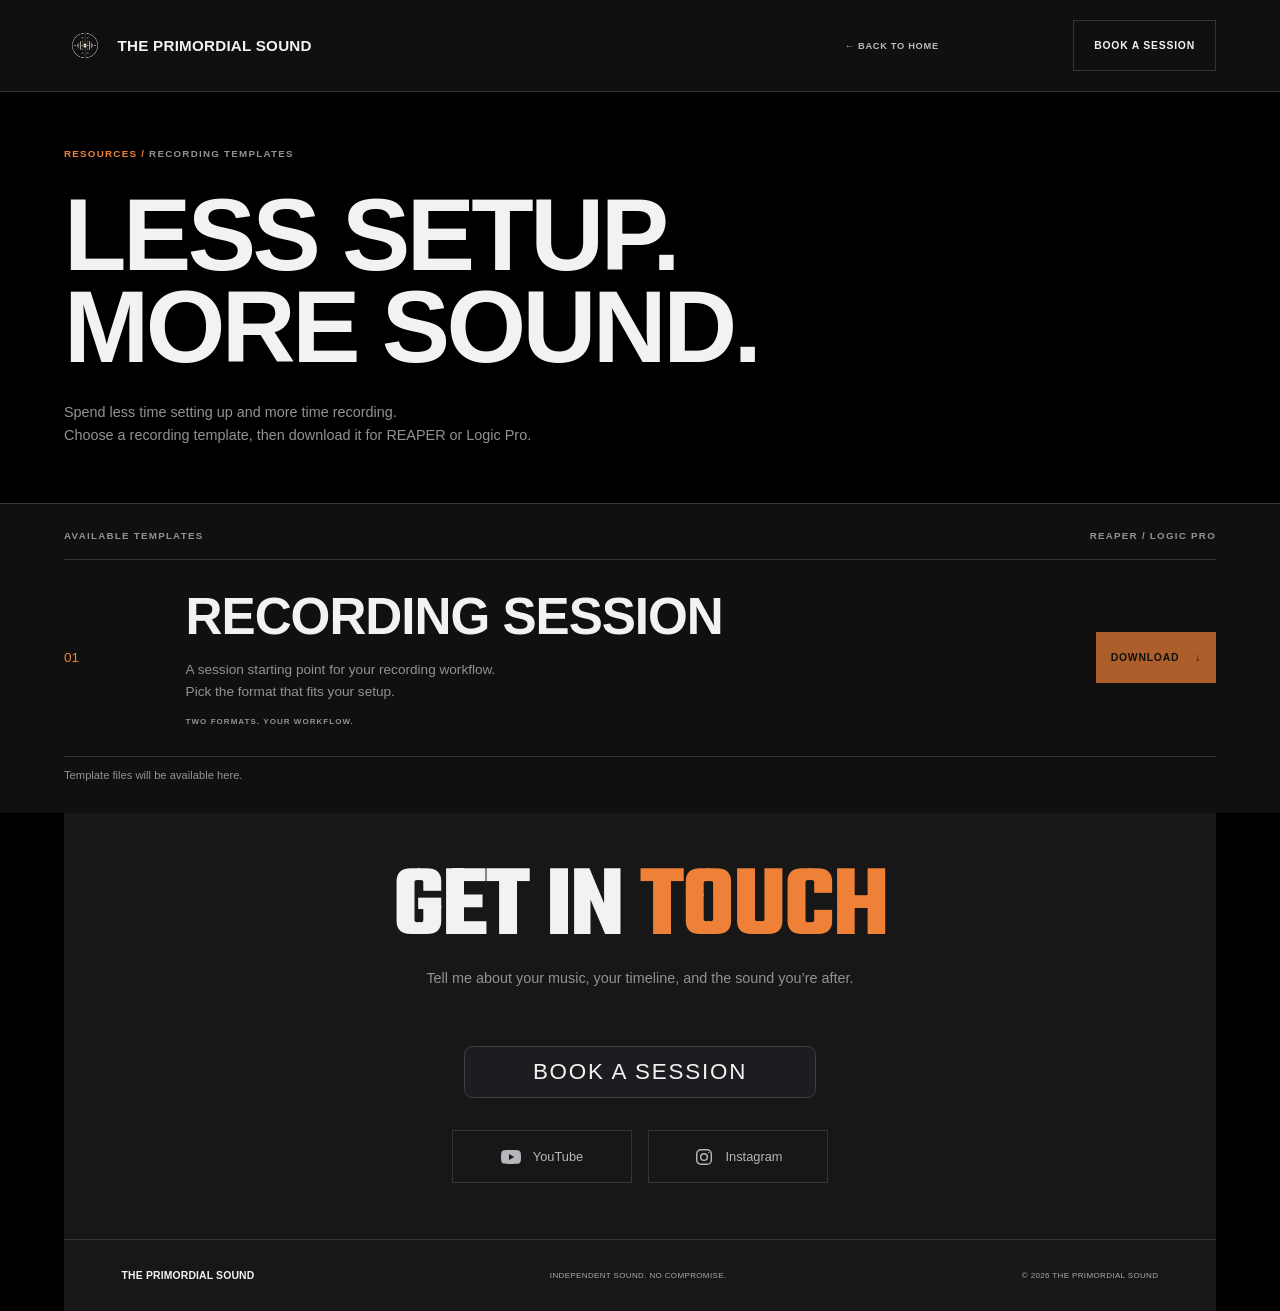
==== commit 403e3553: "fix: align templates footer and page height Co-authored-by: Copilot App <223556219+Copilot@users.nor" ====
--- a/templates.html
+++ b/templates.html
@@ -46,17 +46,11 @@
         <p class="template-download-note" id="template-download-note">Template files will be available here.</p>
       </section>
       <section class="contact">
-        <p class="eyebrow contact__eyebrow">05 / Your next project starts here</p>
         <h2>Get in <span>touch</span></h2>
         <p class="contact__intro">Tell me about your music, your timeline, and the sound you’re after.</p>
-        <a class="contact__email" href="mailto:hello@theprimordialsound.com">
-          <span>hello@theprimordialsound.com</span>
-          <span class="contact__email-arrow" aria-hidden="true">
-            <svg viewBox="0 0 24 24" fill="none" stroke="currentColor" stroke-width="2" stroke-linecap="round" stroke-linejoin="round">
-              <path d="M7 17 17 7M7 7h10v10"></path>
-            </svg>
-          </span>
-        </a>
+        <button class="contact__booking" type="button" data-booking-open aria-haspopup="dialog">
+          <span>Book a session</span>
+        </button>
         <div class="contact__socials">
           <a class="contact__social" href="https://www.youtube.com/" target="_blank" rel="noopener noreferrer" aria-label="Open YouTube">
             <svg viewBox="0 0 24 24" fill="currentColor" aria-hidden="true" focusable="false">
@@ -73,12 +67,13 @@
             <span>Instagram</span>
           </a>
         </div>
-        <a class="contact__booking" href="#booking-dialog" data-booking-open aria-haspopup="dialog">Book a session <span aria-hidden="true">↗</span></a>
       </section>
     </main>
 
     <footer class="site-footer site-footer--templates">
-      <a href="index.html#top">THE PRIMORDIAL SOUND</a>
+      <a class="brand" href="index.html#top" aria-label="The Primordial Sound, home">
+        <span>THE PRIMORDIAL SOUND</span>
+      </a>
       <span class="site-footer__motto">Independent sound. No compromise.</span>
       <span class="site-footer__copyright">© 2026 The Primordial Sound</span>
     </footer>
--- a/styles.css
+++ b/styles.css
@@ -1061,7 +1061,21 @@
 }
 
 .templates-site {
+  display: flex;
+  min-height: 100vh;
+  min-height: 100svh;
+  flex-direction: column;
   background: #000;
+}
+
+.templates-site main {
+  display: flex;
+  flex: 1;
+  flex-direction: column;
+}
+
+.templates-site main .contact {
+  margin-top: auto;
 }
 
 .site-header--templates {
@@ -1155,6 +1169,28 @@
 
 .site-footer--templates {
   font-size: 0.6rem;
+}
+
+.templates-site .contact__booking {
+  display: grid;
+  width: min(100%, 22rem);
+  min-height: 3rem;
+  place-items: center;
+  margin-bottom: 2rem;
+  padding: 0.75rem;
+  border: 1px solid #414147;
+  border-radius: 0.55rem;
+  background: #1d1d21;
+  color: var(--foreground);
+  cursor: pointer;
+  font: inherit;
+  font-size: clamp(1rem, 2vw, 1.4rem);
+  text-align: center;
+  transition: border-color 160ms ease;
+}
+
+.templates-site .contact__booking:hover {
+  border-color: var(--accent);
 }
 
 @media (max-width: 1000px) {
@@ -1211,6 +1247,13 @@
 }
 
 @media (max-width: 760px) {
+  .templates-site .contact__booking {
+    min-height: 4rem;
+    margin-bottom: 1.25rem;
+    padding: 0.5rem;
+    font-size: clamp(0.75rem, 4vw, 1rem);
+  }
+
   .site-header {
     min-height: 4.5rem;
     padding-block: 0.75rem;
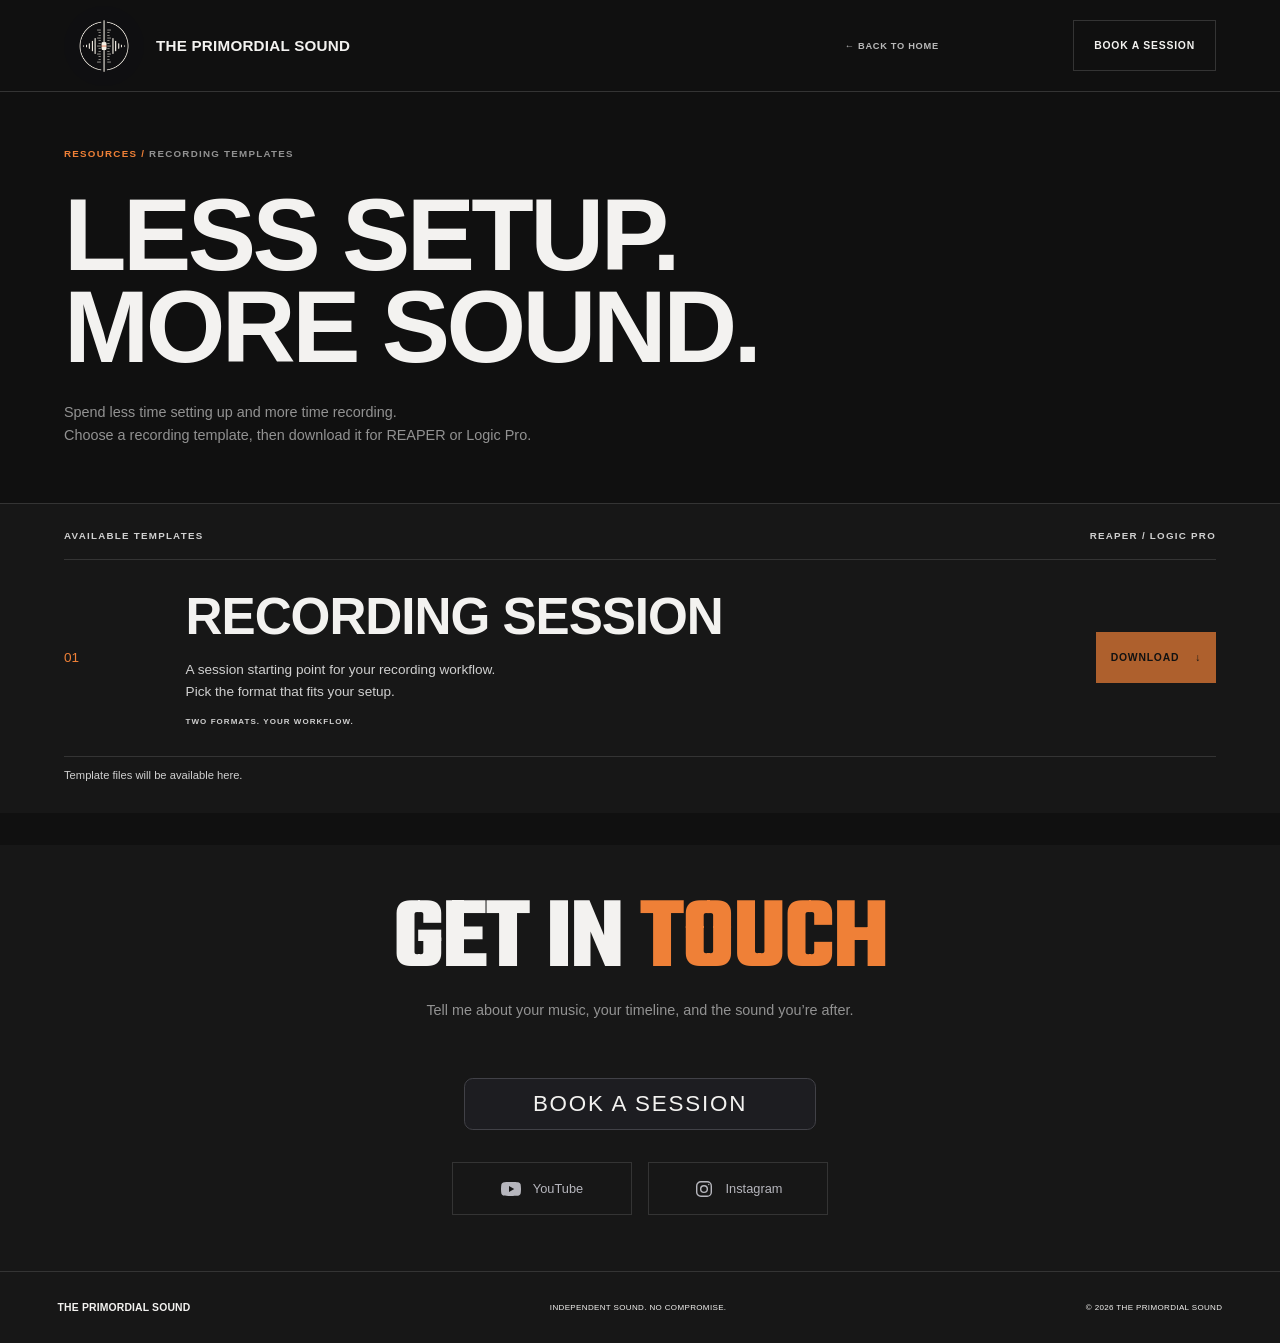
==== commit 9aa3702a: "feat: refine website layout and audio player Co-authored-by: Copilot App <223556219+Copilot@users.no" ====
--- a/templates.html
+++ b/templates.html
@@ -70,7 +70,7 @@
       </section>
     </main>
 
-    <footer class="site-footer site-footer--templates">
+    <footer class="site-footer">
       <a class="brand" href="index.html#top" aria-label="The Primordial Sound, home">
         <span>THE PRIMORDIAL SOUND</span>
       </a>
--- a/styles.css
+++ b/styles.css
@@ -11,6 +11,47 @@
   background: var(--background);
   color: var(--foreground);
   scroll-behavior: smooth;
+  scrollbar-color: var(--accent) var(--background);
+  scrollbar-width: auto;
+}
+
+::-webkit-scrollbar {
+  width: 14px;
+  height: 14px;
+}
+
+::-webkit-scrollbar-track {
+  border: 1px solid var(--line);
+  border-radius: 999px;
+  background: var(--background);
+}
+
+::-webkit-scrollbar-thumb {
+  min-height: 2.5rem;
+  border: 3px solid var(--background);
+  border-radius: 999px;
+  background-color: var(--accent);
+  background-image: linear-gradient(var(--surface), var(--surface));
+  background-repeat: no-repeat;
+  background-position: center;
+  background-size: 7px 2px;
+}
+
+::-webkit-scrollbar-thumb:hover {
+  background-color: #ff9552;
+}
+
+::-webkit-scrollbar-thumb:active {
+  background-color: #d66b28;
+}
+
+::-webkit-scrollbar-thumb:focus-visible {
+  outline: 2px solid var(--foreground);
+  outline-offset: -3px;
+}
+
+::-webkit-scrollbar-corner {
+  background: var(--background);
 }
 
 * {
@@ -63,8 +104,8 @@
 }
 
 .brand img {
-  width: 2.6rem;
-  height: 2.6rem;
+  width: 5rem;
+  height: 5rem;
   object-fit: cover;
   border-radius: 50%;
 }
@@ -267,14 +308,15 @@
 
 .signal-wave {
   display: flex;
-  width: 8.5rem;
-  height: 1.5rem;
+  width: 7.5rem;
+  height: 1.25rem;
   align-items: center;
   gap: 2px;
+  justify-content: space-between;
 }
 
 .signal-wave span {
-  flex: 1 1 0;
+  flex: 0 0 3px;
   min-width: 1px;
   height: var(--bar);
   background: var(--accent);
@@ -429,7 +471,7 @@
 .demo-row {
   display: grid;
   min-height: 5.6rem;
-  grid-template-columns: 2rem 2.8rem minmax(10rem, 1fr) minmax(14rem, 1.35fr) 3.5rem 6.7rem;
+  grid-template-columns: 2rem 2.8rem minmax(10rem, 1fr) minmax(14rem, 1.35fr) 3.5rem;
   align-items: center;
   gap: 0.85rem;
   border-bottom: 1px solid var(--line);
@@ -478,8 +520,7 @@
   color: var(--accent);
 }
 
-.play-button:disabled,
-.demo-mode:disabled {
+.play-button:disabled {
   cursor: not-allowed;
   opacity: 0.6;
 }
@@ -527,21 +568,6 @@
   text-align: right;
 }
 
-.demo-mode {
-  min-height: 2.4rem;
-  border: 1px solid #454545;
-  border-right: 3px solid var(--accent);
-  background: #1c1c1c;
-  color: var(--foreground);
-  cursor: pointer;
-  font-size: 0.55rem;
-  text-transform: uppercase;
-}
-
-.demo-mode:hover:not(:disabled) {
-  border-color: var(--accent);
-}
-
 .demo-row__audio {
   display: none;
 }
@@ -572,46 +598,6 @@
   margin: 0;
 }
 
-.work {
-  background: var(--background);
-}
-
-.work-table-wrap {
-  overflow-x: auto;
-}
-
-.work-table {
-  width: 100%;
-  border-collapse: collapse;
-  text-align: left;
-}
-
-.work-table th,
-.work-table td {
-  padding: 1rem 0.6rem 1rem 0;
-  border-top: 1px solid var(--line);
-}
-
-.work-table th {
-  color: var(--muted);
-  font-size: 0.55rem;
-  font-weight: 600;
-  letter-spacing: 0.12em;
-  text-transform: uppercase;
-}
-
-.work-table td {
-  color: #c3c3c3;
-  font-size: 0.82rem;
-}
-
-.work-table td:first-child {
-  color: var(--foreground);
-  font-family: 'Inter', Impact, Haettenschweiler, "Arial Narrow Bold", sans-serif;
-  font-size: 1.45rem;
-  text-transform: uppercase;
-}
-
 .about {
   display: block;
   background: var(--background);
@@ -659,6 +645,12 @@
   text-align: center;
 }
 
+body:not(.templates-site) .contact {
+  margin-right: 0;
+  margin-left: 0;
+  background: var(--surface);
+}
+
 .contact__eyebrow {
   margin: 0 0 clamp(2rem, 4vw, 3.5rem);
 }
@@ -683,28 +675,33 @@
   line-height: 1.6;
 }
 
-.contact__email {
-  display: flex;
-  width: min(100%, 44rem);
-  min-height: 5.5rem;
+.contact__booking {
+  /* display: flex; */
+  width: min(100%, 22rem);
+  min-height: 3rem;
   align-items: center;
-  justify-content: space-between;
   gap: 1rem;
   margin-bottom: 2rem;
   padding: 0.75rem;
   border: 1px solid #414147;
   border-radius: 0.55rem;
   background: #1d1d21;
+  cursor: pointer;
   font-size: clamp(1rem, 2vw, 1.4rem);
-  text-align: left;
+  text-align: center;
   transition: border-color 160ms ease;
 }
 
-.contact__email:hover {
+.contact__booking:focus-visible {
+  outline: 2px solid var(--accent);
+  outline-offset: 3px;
+}
+
+.contact__booking:hover {
   border-color: var(--accent);
 }
 
-.contact__email > span:first-child {
+.contact__booking > span:first-child {
   min-width: 0;
   overflow-wrap: anywhere;
 }
@@ -1034,11 +1031,12 @@
 
 .site-footer {
   display: flex;
+  width: 100%;
   min-height: 4.5rem;
   align-items: center;
   justify-content: space-between;
   gap: 2rem;
-  margin-inline: var(--gutter);
+  margin: 0;
   padding: 1rem clamp(1.25rem, 4.5vw, 4.5rem);
   border-top: 1px solid var(--line);
   background: var(--surface);
@@ -1054,7 +1052,7 @@
 
 .site-footer__motto,
 .site-footer__copyright {
-  color: #aaa;
+  color: var(--foreground);
   font-size: 0.5rem;
   letter-spacing: 0.045em;
   text-transform: uppercase;
@@ -1065,7 +1063,7 @@
   min-height: 100vh;
   min-height: 100svh;
   flex-direction: column;
-  background: #000;
+  background: var(--background);
 }
 
 .templates-site main {
@@ -1076,6 +1074,9 @@
 
 .templates-site main .contact {
   margin-top: auto;
+  margin-right: 0;
+  margin-left: 0;
+  background: var(--surface);
 }
 
 .site-header--templates {
@@ -1114,8 +1115,10 @@
 .templates-list {
   padding-top: 1.5rem;
   padding-bottom: 2rem;
+  margin-bottom: 2rem;
   border-top: 1px solid var(--line);
-  background: var(--background);
+  --muted: #d0d0d0;
+  background: var(--surface);
 }
 
 .templates-list__head {
@@ -1167,9 +1170,7 @@
   font-size: 0.7rem;
 }
 
-.site-footer--templates {
-  font-size: 0.6rem;
-}
+
 
 .templates-site .contact__booking {
   display: grid;
@@ -1386,18 +1387,9 @@
     grid-row: 2;
   }
 
-  .demo-mode {
-    grid-column: 3 / 5;
-    grid-row: 3;
-  }
-
   .listen__footer {
     flex-direction: column;
     gap: 0.5rem;
-  }
-
-  .work-table {
-    min-width: 34rem;
   }
 
   .about h2 {
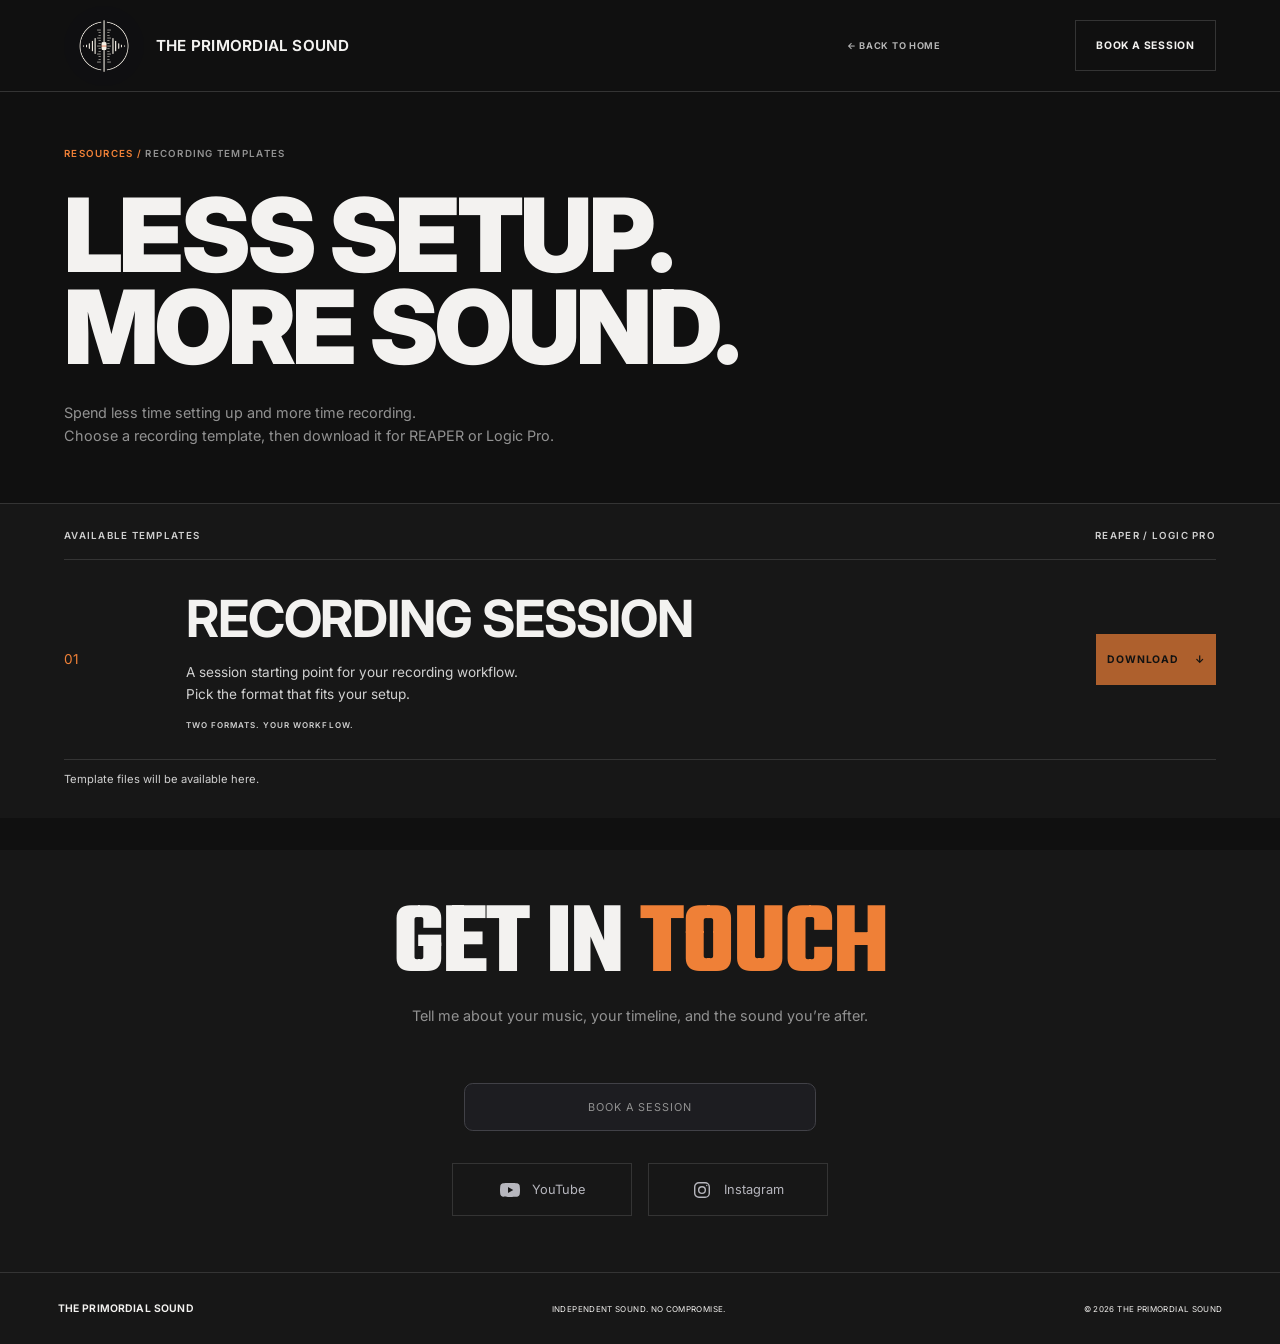
==== commit 63513a5f: "fix: align booking dialog font metrics Co-authored-by: Copilot App <223556219+Copilot@users.noreply." ====
--- a/templates.html
+++ b/templates.html
@@ -8,6 +8,7 @@
     <link rel="icon" href="assets/brand/fader-icon-dark.png" type="image/png">
     <link rel="preconnect" href="https://fonts.googleapis.com">
     <link rel="preconnect" href="https://fonts.gstatic.com" crossorigin>
+    <link href="https://fonts.googleapis.com/css2?family=Inter:ital,opsz,wght@0,14..32,100..900;1,14..32,100..900&display=swap" rel="stylesheet">
     <link href="https://fonts.googleapis.com/css2?family=Teko:wght@500;600;700&display=swap" rel="stylesheet">
     <link rel="stylesheet" href="styles.css">
   </head>
--- a/styles.css
+++ b/styles.css
@@ -15,18 +15,18 @@
   scrollbar-width: auto;
 }
 
-::-webkit-scrollbar {
+html::-webkit-scrollbar {
   width: 14px;
   height: 14px;
 }
 
-::-webkit-scrollbar-track {
+html::-webkit-scrollbar-track {
   border: 1px solid var(--line);
   border-radius: 999px;
   background: var(--background);
 }
 
-::-webkit-scrollbar-thumb {
+html::-webkit-scrollbar-thumb {
   min-height: 2.5rem;
   border: 3px solid var(--background);
   border-radius: 999px;
@@ -37,20 +37,20 @@
   background-size: 7px 2px;
 }
 
-::-webkit-scrollbar-thumb:hover {
+html::-webkit-scrollbar-thumb:hover {
   background-color: #ff9552;
 }
 
-::-webkit-scrollbar-thumb:active {
+html::-webkit-scrollbar-thumb:active {
   background-color: #d66b28;
 }
 
-::-webkit-scrollbar-thumb:focus-visible {
+html::-webkit-scrollbar-thumb:focus-visible {
   outline: 2px solid var(--foreground);
   outline-offset: -3px;
 }
 
-::-webkit-scrollbar-corner {
+html::-webkit-scrollbar-corner {
   background: var(--background);
 }
 
@@ -778,6 +778,8 @@
   max-height: min(90vh, 56rem);
   padding: clamp(1.5rem, 6vw, 2.5rem);
   overflow: auto;
+  scrollbar-color: auto;
+  scrollbar-width: auto;
   border: 1px solid #343438;
   background: #171719;
   color: var(--foreground);
@@ -1172,28 +1174,6 @@
 
 
 
-.templates-site .contact__booking {
-  display: grid;
-  width: min(100%, 22rem);
-  min-height: 3rem;
-  place-items: center;
-  margin-bottom: 2rem;
-  padding: 0.75rem;
-  border: 1px solid #414147;
-  border-radius: 0.55rem;
-  background: #1d1d21;
-  color: var(--foreground);
-  cursor: pointer;
-  font: inherit;
-  font-size: clamp(1rem, 2vw, 1.4rem);
-  text-align: center;
-  transition: border-color 160ms ease;
-}
-
-.templates-site .contact__booking:hover {
-  border-color: var(--accent);
-}
-
 @media (max-width: 1000px) {
   .site-header {
     gap: 1rem;
@@ -1248,13 +1228,6 @@
 }
 
 @media (max-width: 760px) {
-  .templates-site .contact__booking {
-    min-height: 4rem;
-    margin-bottom: 1.25rem;
-    padding: 0.5rem;
-    font-size: clamp(0.75rem, 4vw, 1rem);
-  }
-
   .site-header {
     min-height: 4.5rem;
     padding-block: 0.75rem;
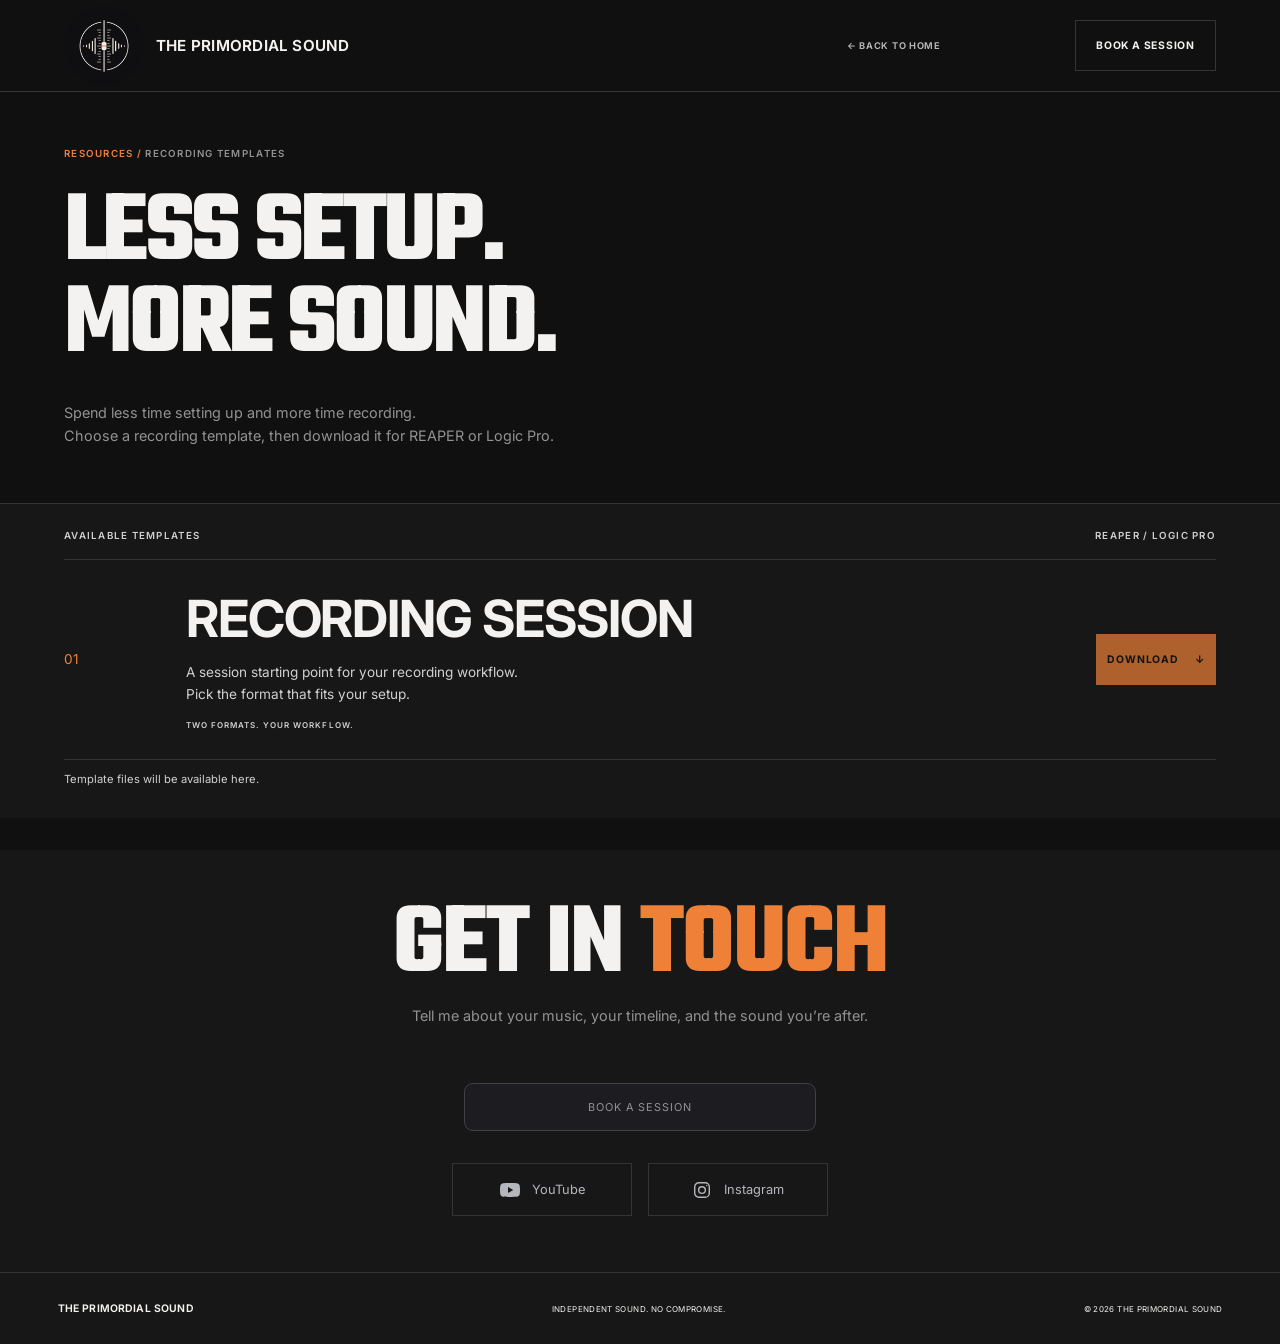
==== commit 832fc50d: "style: apply pending website refinements Co-authored-by: Copilot App <223556219+Copilot@users.norepl" ====
--- a/templates.html
+++ b/templates.html
@@ -14,7 +14,7 @@
   </head>
   <body class="templates-site">
     <header class="site-header site-header--templates">
-      <a class="brand" href="index.html#top" aria-label="The Primordial Sound, home">
+      <a class="brand" href="index.html" aria-label="The Primordial Sound, home">
         <img src="assets/brand/fader-icon-dark.png" alt="">
         <span>THE PRIMORDIAL SOUND</span>
       </a>
--- a/styles.css
+++ b/styles.css
@@ -231,7 +231,7 @@
 .listen__heading h2,
 .about h2,
 .contact h2 {
-  font-family: 'Inter', Impact, Haettenschweiler, "Arial Narrow Bold", sans-serif;
+  font-family: 'Teko', Impact, Haettenschweiler, "Arial Narrow Bold", sans-serif;
   font-weight: 900;
   letter-spacing: -0.035em;
   text-transform: uppercase;
@@ -378,7 +378,7 @@
 .service-row h3,
 .demo-row__title {
   margin: 0;
-  font-family: 'Poppins', Impact, Haettenschweiler, "Arial Narrow Bold", sans-serif;
+  font-family: 'Inter', Impact, Haettenschweiler, "Arial Narrow Bold", sans-serif;
   font-size: clamp(2rem, 3.3vw, 2.65rem);
   font-weight: 700;
   letter-spacing: -0.02em;
@@ -620,7 +620,7 @@
 
 .about__name {
   margin: 0 0 0.65rem;
-  font-family: "Teko", Impact, Haettenschweiler, "Arial Narrow Bold", sans-serif;
+  font-family: "Inter", Impact, Haettenschweiler, "Arial Narrow Bold", sans-serif;
   font-size: 1.5rem;
   font-weight: 600;
   line-height: 1.1;
@@ -706,7 +706,7 @@
   overflow-wrap: anywhere;
 }
 
-.contact__email-arrow {
+.contact__booking-arrow {
   display: grid;
   width: 3rem;
   height: 3rem;
@@ -717,7 +717,7 @@
   color: #101010;
 }
 
-.contact__email-arrow svg {
+.contact__booking-arrow svg {
   width: 1.35rem;
   height: 1.35rem;
 }
@@ -779,11 +779,15 @@
   padding: clamp(1.5rem, 6vw, 2.5rem);
   overflow: auto;
   scrollbar-color: auto;
-  scrollbar-width: auto;
+  scrollbar-width: none;
   border: 1px solid #343438;
   background: #171719;
   color: var(--foreground);
   box-shadow: 0 1.5rem 5rem rgb(0 0 0 / 65%);
+}
+
+.booking-dialog::-webkit-scrollbar {
+  display: none;
 }
 
 .booking-dialog::backdrop {
@@ -830,6 +834,12 @@
   color: var(--accent);
 }
 
+.booking-dialog__close:focus-visible {
+  border-radius: 0.25rem;
+  outline: 2px solid var(--accent);
+  outline-offset: 3px;
+}
+
 .booking-dialog__intro {
   max-width: 29rem;
   margin: 0.9rem 0 2rem;
@@ -1386,16 +1396,16 @@
     margin-bottom: 1.5rem;
   }
 
-  .contact__email {
+  .contact__booking {
     min-height: 4rem;
     margin-bottom: 1.25rem;
     padding: 0.5rem;
     font-size: clamp(0.75rem, 4vw, 1rem);
   }
 
-  .contact__email-arrow {
-    width: 2.6rem;
-    height: 2.6rem;
+  .contact__booking-arrow {
+    width: 5rem;
+    height: 5rem;
   }
 
   .contact__socials {
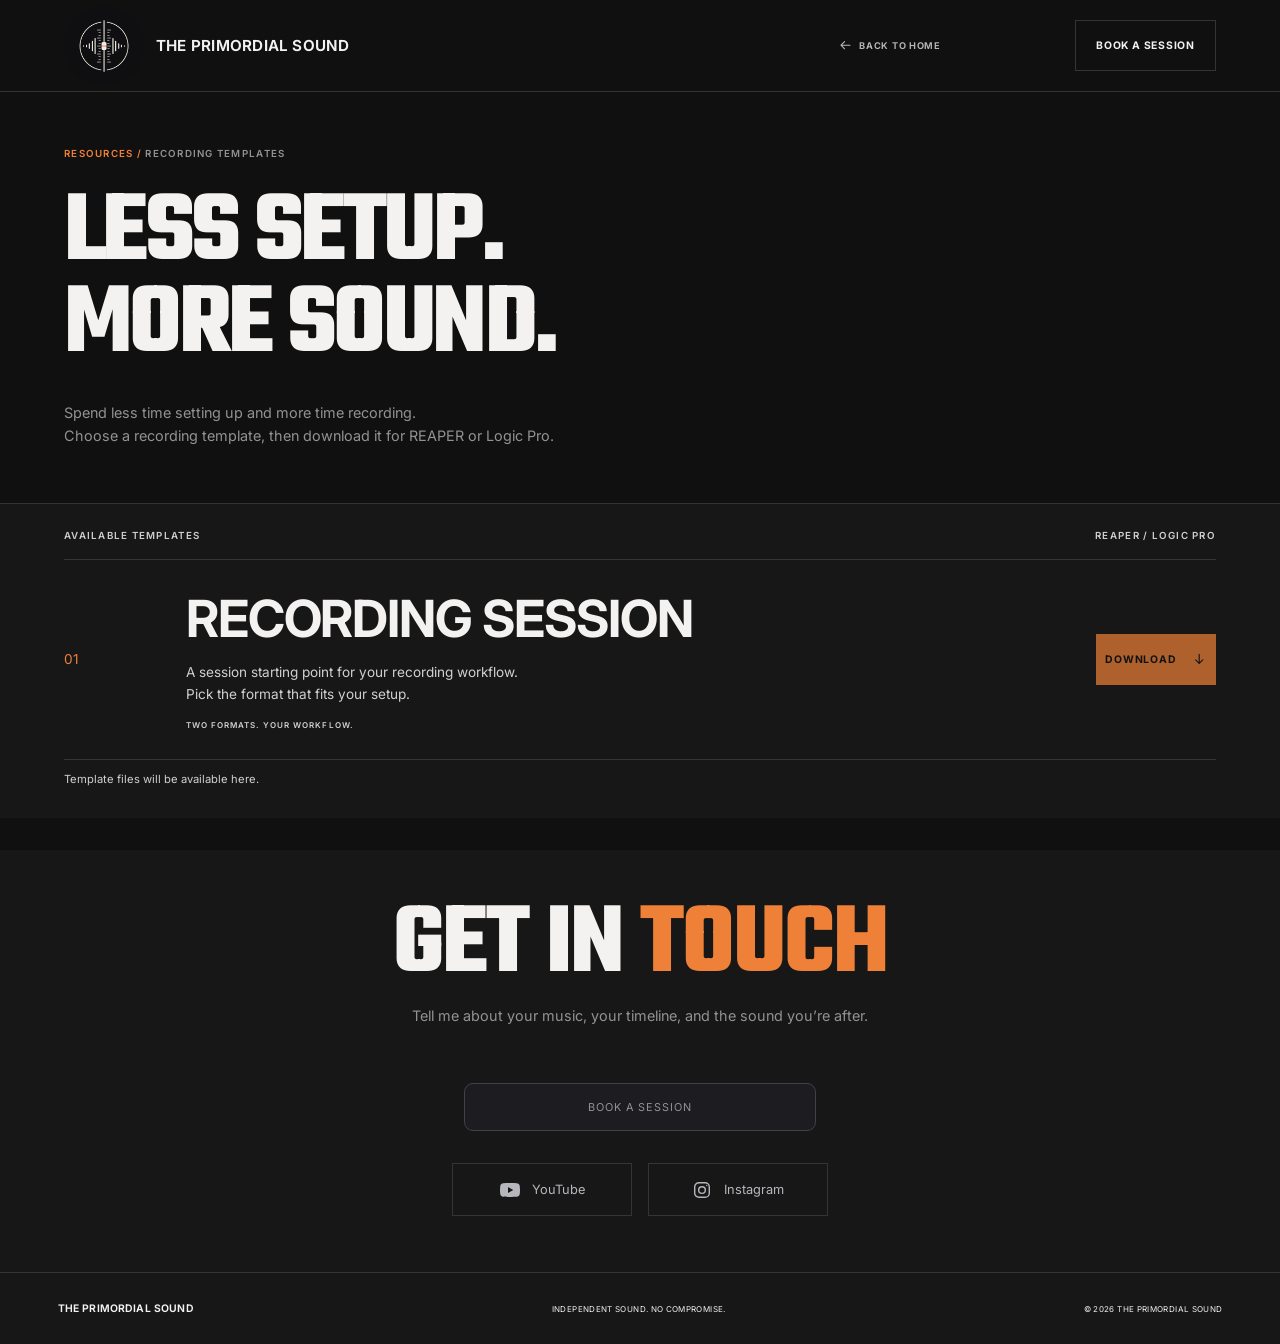
==== commit 95642027: "feat: simplify homepage and improve desktop services Co-authored-by: Copilot App <223556219+Copilot@" ====
--- a/templates.html
+++ b/templates.html
@@ -14,11 +14,11 @@
   </head>
   <body class="templates-site">
     <header class="site-header site-header--templates">
-      <a class="brand" href="index.html" aria-label="The Primordial Sound, home">
+      <a class="brand" href="/" aria-label="The Primordial Sound, home">
         <img src="assets/brand/fader-icon-dark.png" alt="">
         <span>THE PRIMORDIAL SOUND</span>
       </a>
-      <a class="back-home" href="index.html">← Back to home</a>
+      <a class="back-home" href="/"><svg class="icon-arrow icon-arrow--left" viewBox="0 0 24 24" fill="none" stroke="currentColor" stroke-width="1.8" stroke-linecap="round" stroke-linejoin="round" aria-hidden="true" focusable="false"><path d="M20 12H5m6 6-6-6 6-6"></path></svg> Back to home</a>
       <a class="button button--outline header-cta" href="#booking-dialog" data-booking-open aria-haspopup="dialog">Book a session</a>
     </header>
 
@@ -41,7 +41,7 @@
             <p class="eyebrow">Two formats. Your workflow.</p>
           </div>
           <button class="button button--solid template-download" type="button" disabled aria-describedby="template-download-note">
-            Download <span aria-hidden="true">↓</span>
+            Download <svg class="icon-arrow icon-arrow--down" viewBox="0 0 24 24" fill="none" stroke="currentColor" stroke-width="1.8" stroke-linecap="round" stroke-linejoin="round" aria-hidden="true" focusable="false"><path d="M12 4v15m-6-6 6 6 6-6"></path></svg>
           </button>
         </article>
         <p class="template-download-note" id="template-download-note">Template files will be available here.</p>
@@ -72,7 +72,7 @@
     </main>
 
     <footer class="site-footer">
-      <a class="brand" href="index.html#top" aria-label="The Primordial Sound, home">
+      <a class="brand" href="/#top" aria-label="The Primordial Sound, home">
         <span>THE PRIMORDIAL SOUND</span>
       </a>
       <span class="site-footer__motto">Independent sound. No compromise.</span>
@@ -115,9 +115,9 @@
           Leave this field empty
           <input name="website" tabindex="-1" autocomplete="off">
         </label>
-        <button class="button button--solid booking-form__submit" type="submit">Let’s talk sound <span aria-hidden="true">↗</span></button>
+        <button class="button button--solid booking-form__submit" type="submit">Let’s talk sound <svg class="icon-arrow icon-arrow--up-right" viewBox="0 0 24 24" fill="none" stroke="currentColor" stroke-width="1.8" stroke-linecap="round" stroke-linejoin="round" aria-hidden="true" focusable="false"><path d="M7 17 17 7M8 7h9v9"></path></svg></button>
         <p class="booking-form__status" id="booking-status" role="status" aria-live="polite"></p>
-        <p class="booking-form__footer">Secure booking form <span>•</span> No email app needed to send</p>
+        <p class="booking-form__footer">Secure booking form</p>
       </form>
     </dialog>
     <script src="scripts/site.js" defer></script>
--- a/styles.css
+++ b/styles.css
@@ -174,6 +174,17 @@
   background: #ff9552;
 }
 
+.icon-arrow {
+  width: 0.9rem;
+  height: 0.9rem;
+  flex: 0 0 auto;
+}
+
+.icon-arrow--up-right {
+  width: 0.8rem;
+  height: 0.8rem;
+}
+
 .button:disabled {
   cursor: not-allowed;
   opacity: 0.7;
@@ -228,7 +239,6 @@
 .hero h1,
 .templates-intro h1,
 .section-intro h2,
-.listen__heading h2,
 .about h2,
 .contact h2 {
   font-family: 'Teko', Impact, Haettenschweiler, "Arial Narrow Bold", sans-serif;
@@ -334,8 +344,7 @@
   margin-bottom: 2rem;
 }
 
-.section-intro h2,
-.listen__heading h2 {
+.section-intro h2 {
   margin: 1.4rem 0 0;
   font-size: clamp(3.3rem, 6vw, 5rem);
   line-height: 0.95;
@@ -351,15 +360,22 @@
 }
 
 .service-list {
+  max-width: 90rem;
+  margin-inline: auto;
   border-top: 1px solid var(--line);
+}
+
+.services > .section-intro {
+  max-width: 90rem;
+  margin-inline: auto;
 }
 
 .service-row {
   display: grid;
   min-height: 15rem;
-  grid-template-columns: 5.8rem minmax(0, 1fr) 7.5rem;
+  grid-template-columns: 5.8rem minmax(0, 1.15fr) minmax(16rem, 0.85fr);
   align-items: start;
-  gap: 1.7rem;
+  gap: clamp(1rem, 2vw, 2rem);
   padding: 1.1rem 0;
   border-bottom: 1px solid var(--line);
 }
@@ -375,8 +391,7 @@
   max-width: 43rem;
 }
 
-.service-row h3,
-.demo-row__title {
+.service-row h3 {
   margin: 0;
   font-family: 'Inter', Impact, Haettenschweiler, "Arial Narrow Bold", sans-serif;
   font-size: clamp(2rem, 3.3vw, 2.65rem);
@@ -415,9 +430,17 @@
   color: var(--accent);
 }
 
+.service-row__tags .icon-arrow {
+  width: 0.65rem;
+  height: 0.65rem;
+  margin: 0 0.45rem;
+  color: var(--accent);
+  vertical-align: middle;
+}
+
 .service-row__image {
-  width: 7.5rem;
-  height: 12rem;
+  width: 100%;
+  height: clamp(13rem, 22vw, 19rem);
   align-self: center;
   object-fit: cover;
 }
@@ -431,180 +454,22 @@
   margin-top: 2rem;
 }
 
-.listen {
-  background: var(--surface);
-}
-
-.listen__heading {
-  position: relative;
-  padding-bottom: 1.5rem;
-  border-bottom: 1px solid var(--line);
-}
-
-.listen__heading h2 {
-  max-width: 60rem;
-}
-
-.listen__subhead {
-  margin: 0.7rem 0 0;
-  color: var(--muted);
-  font-size: 0.62rem;
-  text-transform: uppercase;
-}
-
-.listen__note {
-  position: absolute;
-  right: 0;
-  bottom: 1.8rem;
-  margin: 0;
-  color: var(--muted);
-  font-size: 0.5rem;
-  letter-spacing: 0.04em;
-  text-align: right;
-  text-transform: uppercase;
-}
-
-.demo-list {
-  border-bottom: 1px solid var(--line);
-}
-
-.demo-row {
+.about {
   display: grid;
-  min-height: 5.6rem;
-  grid-template-columns: 2rem 2.8rem minmax(10rem, 1fr) minmax(14rem, 1.35fr) 3.5rem;
-  align-items: center;
-  gap: 0.85rem;
-  border-bottom: 1px solid var(--line);
-}
-
-.demo-row:last-child {
-  border-bottom: 0;
-}
-
-.demo-row__number,
-.demo-row__duration {
-  color: var(--muted);
-  font-size: 0.6rem;
-  font-variant-numeric: tabular-nums;
-}
-
-.demo-row__number {
-  color: #b7b7b7;
-}
-
-.demo-row__title {
-  font-size: 1.1rem;
-}
-
-.demo-row__meta {
-  margin: 0.2rem 0 0;
-  color: var(--muted);
-  font-size: 0.48rem;
-  letter-spacing: 0.045em;
-  text-transform: uppercase;
-}
-
-.play-button {
-  display: grid;
-  width: 2.8rem;
-  height: 2.8rem;
-  place-items: center;
-  border: 1px solid #4a4a4a;
-  background: transparent;
-  color: var(--foreground);
-  cursor: pointer;
-}
-
-.play-button:hover:not(:disabled) {
-  border-color: var(--accent);
-  color: var(--accent);
-}
-
-.play-button:disabled {
-  cursor: not-allowed;
-  opacity: 0.6;
-}
-
-.play-icon {
-  width: 0;
-  height: 0;
-  margin-left: 0.2rem;
-  border-top: 0.35rem solid transparent;
-  border-bottom: 0.35rem solid transparent;
-  border-left: 0.5rem solid currentColor;
-}
-
-.play-button[aria-pressed="true"] .play-icon {
-  width: 0.45rem;
-  height: 0.7rem;
-  margin: 0;
-  border: 0;
-  border-right: 0.13rem solid currentColor;
-  border-left: 0.13rem solid currentColor;
-}
-
-.demo-wave {
-  display: flex;
-  height: 2.4rem;
-  align-items: center;
-  justify-content: space-between;
-  overflow: hidden;
-}
-
-.demo-wave span {
-  flex: 0 0 2px;
-  width: 2px;
-  height: var(--bar-height);
-  border-radius: 1px;
-  background: #4a4b50;
-}
-
-.demo-wave span.is-played {
-  background: var(--accent);
-}
-
-.demo-row__duration {
-  justify-self: end;
-  text-align: right;
-}
-
-.demo-row__audio {
-  display: none;
-}
-
-.demo-list__empty,
-.demo-list__error {
-  padding: 2rem 0;
-  color: var(--muted);
-  font-size: 0.8rem;
-}
-
-.demo-list__error {
-  color: #ff9a79;
-}
-
-.listen__footer {
-  display: flex;
-  justify-content: space-between;
-  gap: 2rem;
-  padding-top: 1rem;
-  color: var(--muted);
-  font-size: 0.49rem;
-  letter-spacing: 0.045em;
-  text-transform: uppercase;
-}
-
-.listen__footer p {
-  margin: 0;
-}
-
-.about {
-  display: block;
+  grid-template-columns: minmax(0, 1fr) minmax(18rem, 0.85fr);
+  align-items: center;
+  gap: clamp(2rem, 7vw, 6rem);
   background: var(--background);
 }
 
 .about__content {
   max-width: 62rem;
+}
+
+.about__image-slot {
+  width: 100%;
+  aspect-ratio: 4 / 5;
+  background: var(--surface);
 }
 
 .about h2 {
@@ -820,23 +685,27 @@
   width: 1.5rem;
   height: 1.5rem;
   flex: 0 0 auto;
+  align-items: center;
   place-items: center;
-  margin-top: 0.15rem;
+  padding: 0;
   border: 0;
+  border-radius: 0;
   background: transparent;
   color: #a4a4ab;
   cursor: pointer;
-  font-size: 1.7rem;
   line-height: 1;
 }
 
 .booking-dialog__close:hover {
-  color: var(--accent);
+  color: var(--foreground);
+  outline: 1px solid var(--muted);
+  outline-offset: 3px;
+  border-radius: 0;
 }
 
 .booking-dialog__close:focus-visible {
-  border-radius: 0.25rem;
-  outline: 2px solid var(--accent);
+  border-radius: 0;
+  outline: 2px solid var(--foreground);
   outline-offset: 3px;
 }
 
@@ -1106,6 +975,12 @@
   margin-left: clamp(1rem, 8vw, 7rem);
 }
 
+.back-home {
+  display: inline-flex;
+  align-items: center;
+  gap: 0.45rem;
+}
+
 .templates-intro {
   padding-top: 3.4rem;
   padding-bottom: 3.4rem;
@@ -1298,8 +1173,7 @@
     gap: 0.8rem;
   }
 
-  .section-intro h2,
-  .listen__heading h2 {
+  .section-intro h2 {
     font-size: clamp(3rem, 12vw, 4.5rem);
   }
 
@@ -1336,43 +1210,13 @@
     grid-template-columns: 2.2rem minmax(0, 1fr);
   }
 
-  .listen__heading {
-    padding-bottom: 1rem;
-  }
-
-  .listen__heading h2 {
+  .about {
+    grid-template-columns: minmax(0, 1fr);
+    gap: 2rem;
+  }
+
+  .about__image-slot {
     max-width: 35rem;
-  }
-
-  .listen__note {
-    position: static;
-    margin-top: 1rem;
-    text-align: left;
-  }
-
-  .demo-row {
-    grid-template-columns: 1.5rem 2.5rem minmax(0, 1fr) 3rem;
-    gap: 0.65rem;
-    padding: 0.75rem 0;
-  }
-
-  .demo-row__text {
-    min-width: 0;
-  }
-
-  .demo-row__wave {
-    grid-column: 3 / 5;
-    grid-row: 2;
-  }
-
-  .demo-row__duration {
-    grid-column: 1;
-    grid-row: 2;
-  }
-
-  .listen__footer {
-    flex-direction: column;
-    gap: 0.5rem;
   }
 
   .about h2 {
